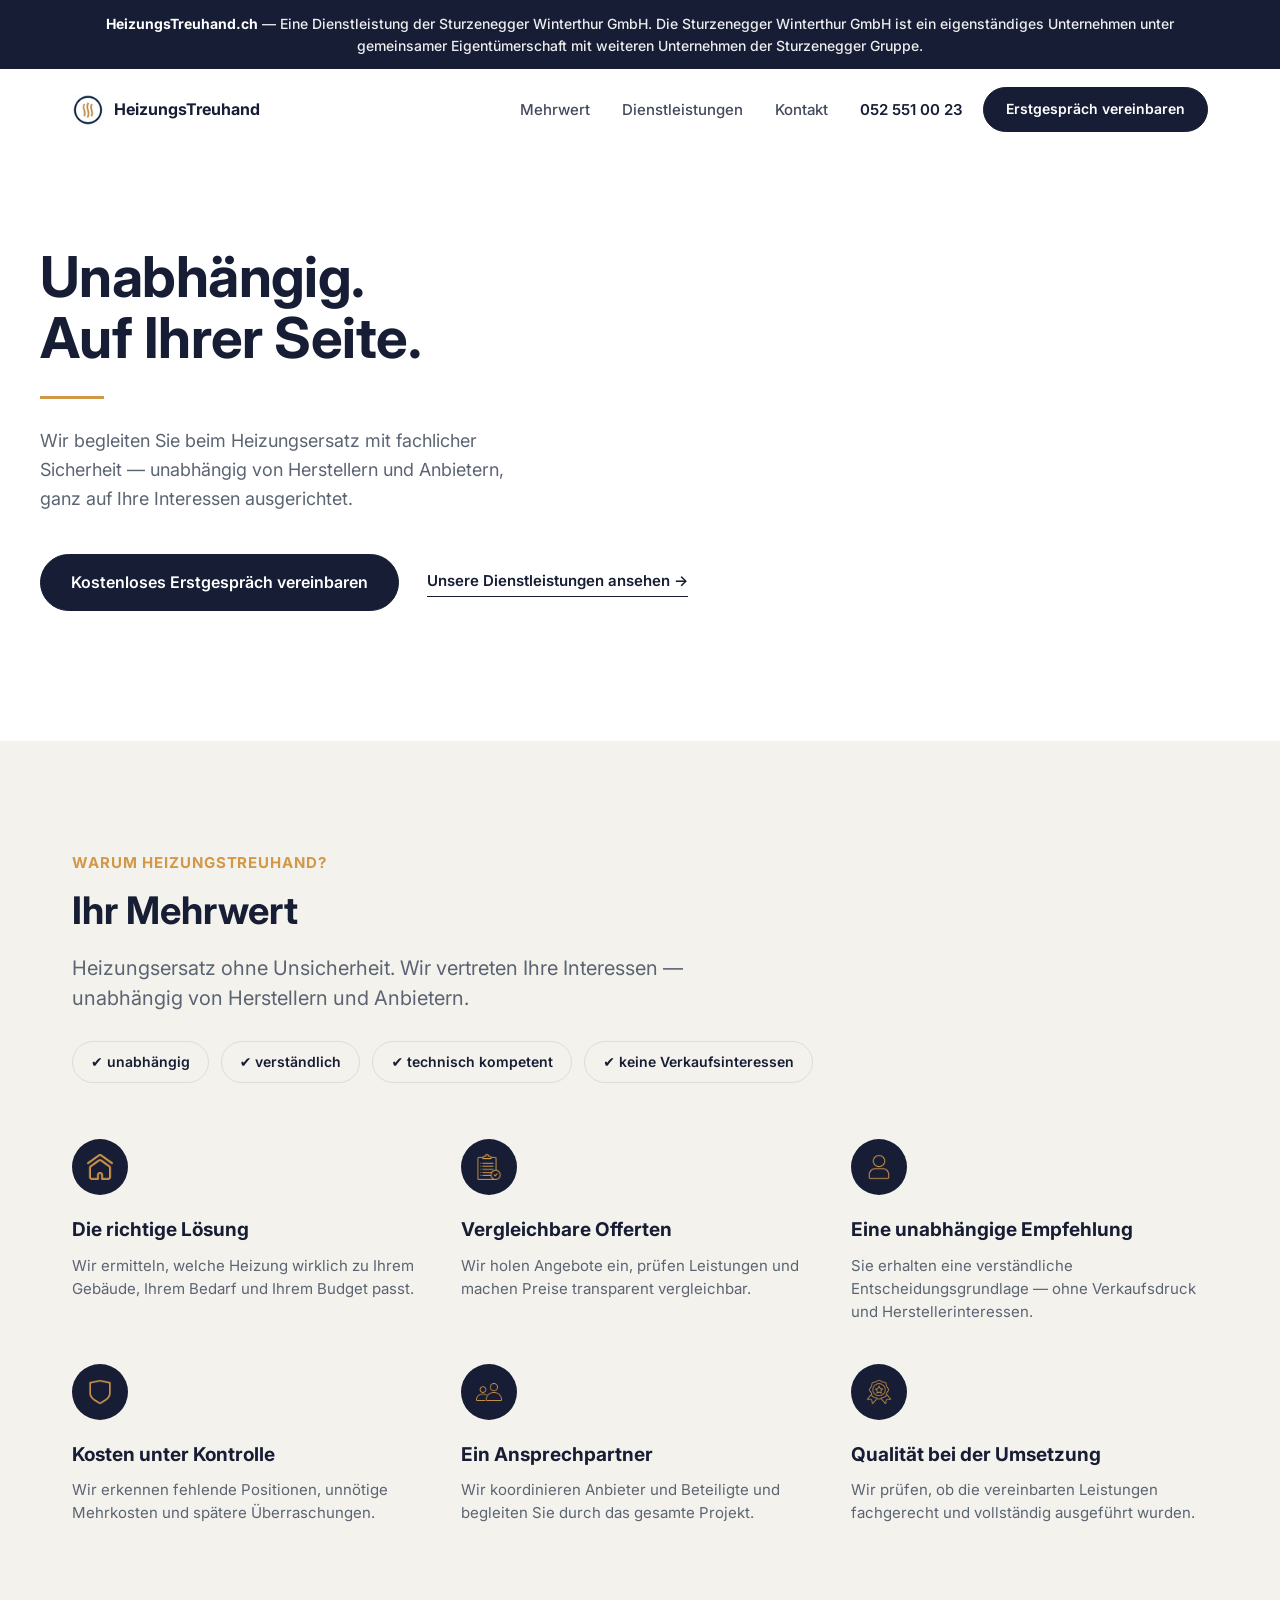
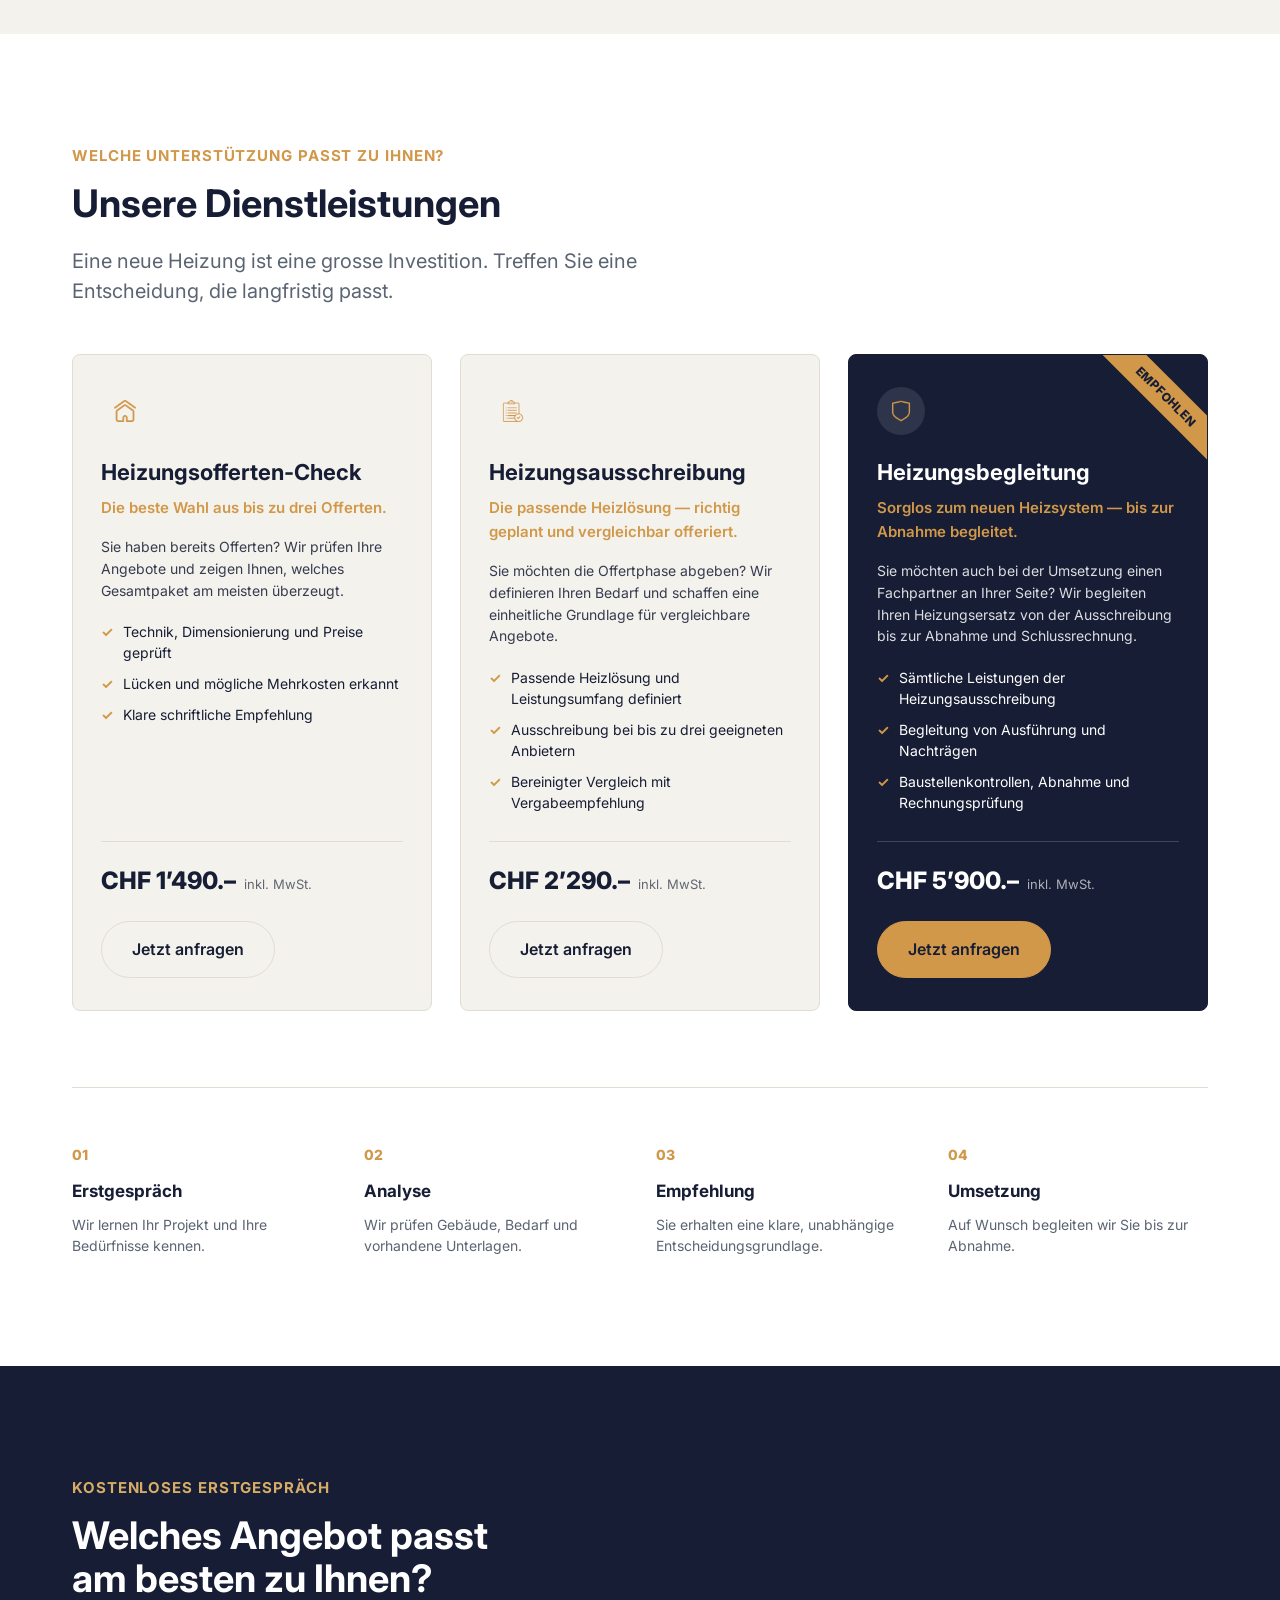
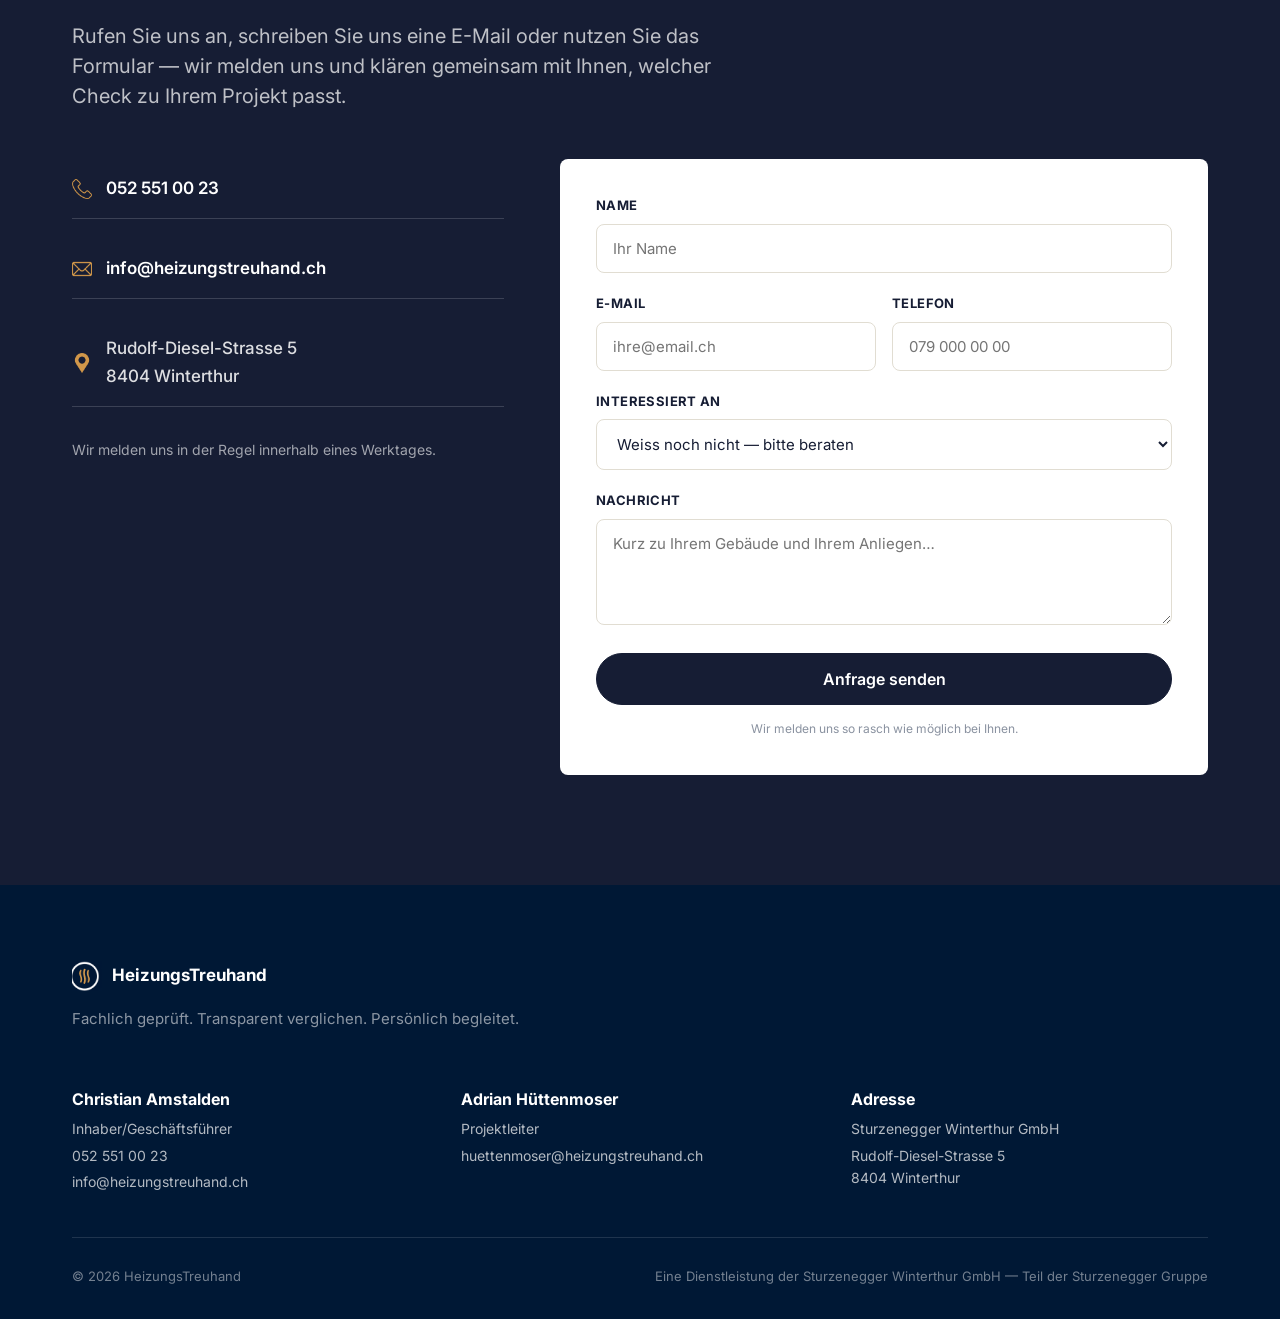
==== index.html @ c78c0c2c "info@ umstellung email" ====
<!DOCTYPE html>
<html lang="de-CH">
<head>
<meta charset="UTF-8">
<meta name="viewport" content="width=device-width, initial-scale=1.0">
<title>HeizungsTreuhand — Unabhängige Heizungsberatung in Winterthur &amp; Schweiz</title>
<meta name="description" content="HeizungsTreuhand begleitet Sie unabhängig beim Heizungsersatz: Offertenprüfung, Ausschreibung und Baubegleitung – unabhängig von Herstellern und Anbietern. Eine Dienstleistung der Sturzenegger Winterthur GmbH.">
<meta name="robots" content="index, follow">
<meta name="author" content="Sturzenegger Winterthur GmbH">
<meta name="theme-color" content="#161d34">
<link rel="canonical" href="https://www.heizungstreuhand.ch/">

<!-- Local / regional signals -->
<meta name="geo.region" content="CH-ZH">
<meta name="geo.placename" content="Winterthur">

<!-- Open Graph -->
<meta property="og:type" content="website">
<meta property="og:locale" content="de_CH">
<meta property="og:site_name" content="HeizungsTreuhand">
<meta property="og:title" content="HeizungsTreuhand — Unabhängige Heizungsberatung in Winterthur & Schweiz">
<meta property="og:description" content="Unabhängige Beratung beim Heizungsersatz: Offertenprüfung, Ausschreibung und Baubegleitung – unabhängig von Herstellern und Anbietern.">
<meta property="og:url" content="https://www.heizungstreuhand.ch/">
<meta property="og:image" content="https://www.heizungstreuhand.ch/assets/img/logo-on-light.png">
<meta property="og:image:width" content="1774">
<meta property="og:image:height" content="887">
<meta property="og:image:alt" content="HeizungsTreuhand Logo">

<!-- Twitter/X Card -->
<meta name="twitter:card" content="summary_large_image">
<meta name="twitter:title" content="HeizungsTreuhand — Unabhängige Heizungsberatung in Winterthur & Schweiz">
<meta name="twitter:description" content="Unabhängige Beratung beim Heizungsersatz: Offertenprüfung, Ausschreibung und Baubegleitung – unabhängig von Herstellern und Anbietern.">
<meta name="twitter:image" content="https://www.heizungstreuhand.ch/assets/img/logo-on-light.png">

<link rel="icon" type="image/png" href="assets/img/icon-on-light.png">
<link rel="apple-touch-icon" href="assets/img/icon-on-light.png">
<link rel="preconnect" href="https://fonts.googleapis.com">
<link rel="preconnect" href="https://fonts.gstatic.com" crossorigin>
<link href="https://fonts.googleapis.com/css2?family=Inter:wght@400;500;600;700;800&display=swap" rel="stylesheet">
<link rel="stylesheet" href="style.css">

<!-- Structured data: Organization, offered services & team — read by search engines
     (rich results) and by AI answer engines (ChatGPT, Perplexity, Google AI Overviews)
     as a machine-readable source of truth about who HeizungsTreuhand is and what it costs. -->
<script type="application/ld+json">
{
  "@context": "https://schema.org",
  "@type": "ProfessionalService",
  "@id": "https://www.heizungstreuhand.ch/#organization",
  "name": "HeizungsTreuhand",
  "alternateName": "HeizungsTreuhand.ch",
  "url": "https://www.heizungstreuhand.ch/",
  "logo": "https://www.heizungstreuhand.ch/assets/img/logo-on-light.png",
  "image": "https://www.heizungstreuhand.ch/assets/img/logo-on-light.png",
  "description": "Unabhängige Beratung beim Heizungsersatz in der Schweiz: Offertenprüfung, Ausschreibung und Baubegleitung – unabhängig von Herstellern und Anbietern.",
  "slogan": "Unabhängig. Auf Ihrer Seite.",
  "telephone": "+41 52 551 00 23",
  "email": "info@heizungstreuhand.ch",
  "priceRange": "CHF 1'490–5'900",
  "address": {
    "@type": "PostalAddress",
    "streetAddress": "Rudolf-Diesel-Strasse 5",
    "postalCode": "8404",
    "addressLocality": "Winterthur",
    "addressRegion": "ZH",
    "addressCountry": "CH"
  },
  "areaServed": {
    "@type": "Country",
    "name": "Schweiz"
  },
  "parentOrganization": {
    "@type": "Organization",
    "name": "Sturzenegger Winterthur GmbH",
    "address": {
      "@type": "PostalAddress",
      "streetAddress": "Rudolf-Diesel-Strasse 5",
      "postalCode": "8404",
      "addressLocality": "Winterthur",
      "addressCountry": "CH"
    }
  },
  "employee": [
    {
      "@type": "Person",
      "name": "Christian Amstalden",
      "jobTitle": "Inhaber/Geschäftsführer",
      "email": "info@heizungstreuhand.ch",
      "telephone": "+41 52 551 00 23"
    },
    {
      "@type": "Person",
      "name": "Adrian Hüttenmoser",
      "jobTitle": "Projektleiter",
      "email": "huettenmoser@heizungstreuhand.ch"
    }
  ],
  "makesOffer": [
    {
      "@type": "Offer",
      "name": "Heizungsofferten-Check",
      "description": "Prüfung von bis zu drei bestehenden Heizungsofferten: Technik, Dimensionierung und Preise geprüft, Lücken und mögliche Mehrkosten erkannt, klare schriftliche Empfehlung.",
      "price": "1490",
      "priceCurrency": "CHF",
      "url": "https://www.heizungstreuhand.ch/#dienstleistungen"
    },
    {
      "@type": "Offer",
      "name": "Heizungsausschreibung",
      "description": "Definition der passenden Heizlösung und Ausschreibung bei bis zu drei geeigneten Anbietern mit bereinigtem Vergleich und Vergabeempfehlung.",
      "price": "2290",
      "priceCurrency": "CHF",
      "url": "https://www.heizungstreuhand.ch/#dienstleistungen"
    },
    {
      "@type": "Offer",
      "name": "Heizungsbegleitung",
      "description": "Vollständige Begleitung des Heizungsersatzes von der Ausschreibung bis zur Abnahme und Schlussrechnung, inklusive Baustellenkontrollen und Rechnungsprüfung.",
      "price": "5900",
      "priceCurrency": "CHF",
      "url": "https://www.heizungstreuhand.ch/#dienstleistungen"
    }
  ]
}
</script>
</head>
<body>

<div class="top-bar">
  <div class="top-bar-inner">
    <p><strong>HeizungsTreuhand.ch</strong> — Eine Dienstleistung der Sturzenegger Winterthur GmbH. Die Sturzenegger Winterthur GmbH ist ein eigenständiges Unternehmen unter gemeinsamer Eigentümerschaft mit weiteren Unternehmen der Sturzenegger Gruppe.</p>
  </div>
</div>

<header class="nav" id="nav">
  <div class="nav-inner">
    <a href="#top" class="nav-logo">
      <img src="assets/img/icon-on-light.png" alt="HeizungsTreuhand Logo" class="nav-logo-img">
      <span>HeizungsTreuhand</span>
    </a>
    <nav class="nav-links" id="navLinks">
      <a href="#mehrwert">Mehrwert</a>
      <a href="#dienstleistungen">Dienstleistungen</a>
      <a href="#kontakt">Kontakt</a>
    </nav>
    <div class="nav-actions">
      <a href="tel:0525510023" class="nav-phone">052 551 00 23</a>
      <a href="#kontakt" class="btn btn-primary btn-sm nav-cta">Erstgespräch vereinbaren</a>
    </div>
    <button class="nav-burger" id="navBurger" aria-label="Menü öffnen" aria-expanded="false">
      <span></span><span></span><span></span>
    </button>
  </div>
</header>

<main id="top">

  <!-- HERO -->
  <section class="hero">
    <div class="hero-inner">
      <h1 class="hero-headline">Unabhängig.<br>Auf Ihrer Seite.</h1>
      <span class="hero-rule" aria-hidden="true"></span>
      <p class="hero-sub">Wir begleiten Sie beim Heizungsersatz mit fachlicher Sicherheit — unabhängig von Herstellern und Anbietern, ganz auf Ihre Interessen ausgerichtet.</p>
      <div class="hero-actions">
        <a href="#kontakt" class="btn btn-primary hero-cta">Kostenloses Erstgespräch vereinbaren</a>
        <a href="#dienstleistungen" class="link-arrow">Unsere Dienstleistungen ansehen →</a>
      </div>
    </div>
  </section>

  <!-- MEHRWERT / WARUM -->
  <section class="section section-alt" id="mehrwert">
    <div class="section-inner">
      <p class="caption">Warum HeizungsTreuhand?</p>
      <h2 class="heading">Ihr Mehrwert</h2>
      <p class="lead">Heizungsersatz ohne Unsicherheit. Wir vertreten Ihre Interessen — unabhängig von Herstellern und Anbietern.</p>

      <div class="badge-row">
        <span class="badge">✔ unabhängig</span>
        <span class="badge">✔ verständlich</span>
        <span class="badge">✔ technisch kompetent</span>
        <span class="badge">✔ keine Verkaufsinteressen</span>
      </div>

      <div class="feature-grid">
        <div class="feature">
          <div class="feature-icon"><img src="assets/icons/haus_gold.png" alt=""></div>
          <h3>Die richtige Lösung</h3>
          <p>Wir ermitteln, welche Heizung wirklich zu Ihrem Gebäude, Ihrem Bedarf und Ihrem Budget passt.</p>
        </div>
        <div class="feature">
          <div class="feature-icon"><img src="assets/icons/list_gold.png" alt=""></div>
          <h3>Vergleichbare Offerten</h3>
          <p>Wir holen Angebote ein, prüfen Leistungen und machen Preise transparent vergleichbar.</p>
        </div>
        <div class="feature">
          <div class="feature-icon"><img src="assets/icons/person_gold.png" alt=""></div>
          <h3>Eine unabhängige Empfehlung</h3>
          <p>Sie erhalten eine verständliche Entscheidungsgrundlage — ohne Verkaufsdruck und Herstellerinteressen.</p>
        </div>
        <div class="feature">
          <div class="feature-icon"><img src="assets/icons/shield_gold.png" alt=""></div>
          <h3>Kosten unter Kontrolle</h3>
          <p>Wir erkennen fehlende Positionen, unnötige Mehrkosten und spätere Überraschungen.</p>
        </div>
        <div class="feature">
          <div class="feature-icon"><img src="assets/icons/personen_gold.png" alt=""></div>
          <h3>Ein Ansprechpartner</h3>
          <p>Wir koordinieren Anbieter und Beteiligte und begleiten Sie durch das gesamte Projekt.</p>
        </div>
        <div class="feature">
          <div class="feature-icon"><img src="assets/icons/quality_gold.png" alt=""></div>
          <h3>Qualität bei der Umsetzung</h3>
          <p>Wir prüfen, ob die vereinbarten Leistungen fachgerecht und vollständig ausgeführt wurden.</p>
        </div>
      </div>
    </div>
  </section>

  <!-- DIENSTLEISTUNGEN -->
  <section class="section" id="dienstleistungen">
    <div class="section-inner">
      <p class="caption">Welche Unterstützung passt zu Ihnen?</p>
      <h2 class="heading">Unsere Dienstleistungen</h2>
      <p class="lead">Eine neue Heizung ist eine grosse Investition. Treffen Sie eine Entscheidung, die langfristig passt.</p>

      <div class="pricing-grid">

        <article class="price-card">
          <div class="price-card-icon"><img src="assets/icons/haus_gold.png" alt=""></div>
          <h3>Heizungsofferten-Check</h3>
          <p class="price-card-sub">Die beste Wahl aus bis zu drei Offerten.</p>
          <p class="price-card-note">Sie haben bereits Offerten? Wir prüfen Ihre Angebote und zeigen Ihnen, welches Gesamtpaket am meisten überzeugt.</p>
          <ul class="price-card-list">
            <li>Technik, Dimensionierung und Preise geprüft</li>
            <li>Lücken und mögliche Mehrkosten erkannt</li>
            <li>Klare schriftliche Empfehlung</li>
          </ul>
          <div class="price-card-price">
            <span class="price-amount">CHF 1&#8217;490.–</span>
            <span class="price-vat">inkl. MwSt.</span>
          </div>
          <a href="#kontakt" class="btn btn-outline" data-service="Heizungsofferten-Check">Jetzt anfragen</a>
        </article>

        <article class="price-card">
          <div class="price-card-icon"><img src="assets/icons/list_gold.png" alt=""></div>
          <h3>Heizungsausschreibung</h3>
          <p class="price-card-sub">Die passende Heizlösung — richtig geplant und vergleichbar offeriert.</p>
          <p class="price-card-note">Sie möchten die Offertphase abgeben? Wir definieren Ihren Bedarf und schaffen eine einheitliche Grundlage für vergleichbare Angebote.</p>
          <ul class="price-card-list">
            <li>Passende Heizlösung und Leistungsumfang definiert</li>
            <li>Ausschreibung bei bis zu drei geeigneten Anbietern</li>
            <li>Bereinigter Vergleich mit Vergabeempfehlung</li>
          </ul>
          <div class="price-card-price">
            <span class="price-amount">CHF 2&#8217;290.–</span>
            <span class="price-vat">inkl. MwSt.</span>
          </div>
          <a href="#kontakt" class="btn btn-outline" data-service="Heizungsausschreibung">Jetzt anfragen</a>
        </article>

        <article class="price-card price-card-featured">
          <span class="price-card-ribbon">Empfohlen</span>
          <div class="price-card-icon"><img src="assets/icons/shield_gold.png" alt=""></div>
          <h3>Heizungsbegleitung</h3>
          <p class="price-card-sub">Sorglos zum neuen Heizsystem — bis zur Abnahme begleitet.</p>
          <p class="price-card-note">Sie möchten auch bei der Umsetzung einen Fachpartner an Ihrer Seite? Wir begleiten Ihren Heizungsersatz von der Ausschreibung bis zur Abnahme und Schlussrechnung.</p>
          <ul class="price-card-list">
            <li>Sämtliche Leistungen der Heizungsausschreibung</li>
            <li>Begleitung von Ausführung und Nachträgen</li>
            <li>Baustellenkontrollen, Abnahme und Rechnungsprüfung</li>
          </ul>
          <div class="price-card-price">
            <span class="price-amount">CHF 5&#8217;900.–</span>
            <span class="price-vat">inkl. MwSt.</span>
          </div>
          <a href="#kontakt" class="btn btn-primary" data-service="Heizungsbegleitung">Jetzt anfragen</a>
        </article>

      </div>

      <div class="process-strip">
        <div class="process-step">
          <span class="process-num">01</span>
          <h4>Erstgespräch</h4>
          <p>Wir lernen Ihr Projekt und Ihre Bedürfnisse kennen.</p>
        </div>
        <div class="process-step">
          <span class="process-num">02</span>
          <h4>Analyse</h4>
          <p>Wir prüfen Gebäude, Bedarf und vorhandene Unterlagen.</p>
        </div>
        <div class="process-step">
          <span class="process-num">03</span>
          <h4>Empfehlung</h4>
          <p>Sie erhalten eine klare, unabhängige Entscheidungsgrundlage.</p>
        </div>
        <div class="process-step">
          <span class="process-num">04</span>
          <h4>Umsetzung</h4>
          <p>Auf Wunsch begleiten wir Sie bis zur Abnahme.</p>
        </div>
      </div>
    </div>
  </section>

  <!-- KONTAKT / CTA -->
  <section class="section section-dark" id="kontakt">
    <div class="section-inner">
      <p class="caption caption-light">Kostenloses Erstgespräch</p>
      <h2 class="heading heading-light">Welches Angebot passt<br>am besten zu Ihnen?</h2>
      <p class="lead lead-light">Rufen Sie uns an, schreiben Sie uns eine E-Mail oder nutzen Sie das Formular — wir melden uns und klären gemeinsam mit Ihnen, welcher Check zu Ihrem Projekt passt.</p>

      <div class="contact-grid">
        <div class="contact-direct">
          <a href="tel:0525510023" class="contact-line">
            <img src="assets/icons/telefon.png" alt="">
            <span>052 551 00 23</span>
          </a>
          <a href="mailto:info@heizungstreuhand.ch" class="contact-line">
            <img src="assets/icons/mail.png" alt="">
            <span>info@heizungstreuhand.ch</span>
          </a>
          <div class="contact-line contact-line-static">
            <img src="assets/icons/position-pin.png" alt="">
            <span>Rudolf-Diesel-Strasse 5<br>8404 Winterthur</span>
          </div>
          <p class="contact-hint">Wir melden uns in der Regel innerhalb eines Werktages.</p>
        </div>

        <form class="contact-form" id="contactForm" name="kontakt" method="POST" data-netlify="true" data-netlify-honeypot="bot-field">
          <input type="hidden" name="form-name" value="kontakt">
          <p class="form-honeypot" aria-hidden="true">
            <label>Bitte nicht ausfüllen: <input name="bot-field"></label>
          </p>
          <div class="form-row">
            <label for="f-name">Name</label>
            <input type="text" id="f-name" name="name" required placeholder="Ihr Name">
          </div>
          <div class="form-row form-row-split">
            <div>
              <label for="f-email">E-Mail</label>
              <input type="email" id="f-email" name="email" required placeholder="ihre@email.ch">
            </div>
            <div>
              <label for="f-phone">Telefon</label>
              <input type="tel" id="f-phone" name="phone" placeholder="079 000 00 00">
            </div>
          </div>
          <div class="form-row">
            <label for="f-service">Interessiert an</label>
            <select id="f-service" name="service">
              <option value="Weiss noch nicht">Weiss noch nicht — bitte beraten</option>
              <option value="Heizungsofferten-Check">Heizungsofferten-Check — CHF 1'490.–</option>
              <option value="Heizungsausschreibung">Heizungsausschreibung — CHF 2'290.–</option>
              <option value="Heizungsbegleitung">Heizungsbegleitung — CHF 5'900.–</option>
            </select>
          </div>
          <div class="form-row">
            <label for="f-message">Nachricht</label>
            <textarea id="f-message" name="message" rows="4" placeholder="Kurz zu Ihrem Gebäude und Ihrem Anliegen…"></textarea>
          </div>
          <button type="submit" class="btn btn-primary btn-block" id="formSubmitBtn">Anfrage senden</button>
          <p class="form-note" id="formNote">Wir melden uns so rasch wie möglich bei Ihnen.</p>
        </form>
        <div class="contact-form contact-form-success" id="formSuccess" hidden>
          <h3>Danke für Ihre Anfrage!</h3>
          <p>Wir haben Ihre Nachricht erhalten und melden uns so rasch wie möglich bei Ihnen — in der Regel innerhalb eines Werktages.</p>
        </div>
      </div>
    </div>
  </section>

</main>

<footer class="footer">
  <div class="footer-inner">
    <div class="footer-top">
      <div class="footer-logo-row">
        <img src="assets/img/icon-on-dark.png" alt="HeizungsTreuhand" class="footer-logo">
        <span>HeizungsTreuhand</span>
      </div>
      <p class="footer-tagline">Fachlich geprüft. Transparent verglichen. Persönlich begleitet.</p>
    </div>

    <div class="footer-grid">
      <div class="footer-col">
        <h5>Christian Amstalden</h5>
        <p class="footer-role">Inhaber/Geschäftsführer</p>
        <a href="tel:0525510023">052 551 00 23</a>
        <a href="mailto:info@heizungstreuhand.ch">info@heizungstreuhand.ch</a>
      </div>
      <div class="footer-col">
        <h5>Adrian Hüttenmoser</h5>
        <p class="footer-role">Projektleiter</p>
        <a href="mailto:huettenmoser@heizungstreuhand.ch">huettenmoser@heizungstreuhand.ch</a>
      </div>
      <div class="footer-col">
        <h5>Adresse</h5>
        <p class="footer-role">Sturzenegger Winterthur GmbH</p>
        <p>Rudolf-Diesel-Strasse 5<br>8404 Winterthur</p>
      </div>
    </div>

    <div class="footer-bottom">
      <span>© <span id="year"></span> HeizungsTreuhand</span>
      <span>Eine Dienstleistung der Sturzenegger Winterthur GmbH — Teil der Sturzenegger Gruppe</span>
    </div>
  </div>
</footer>

<script src="script.js"></script>
</body>
</html>
---- style.css ----
/* ==========================================================================
   HeizungsTreuhand — Tokens
   Style rhythm adapted from the "Custo" reference (oversized type, hairline
   borders, generous section gaps, pill CTAs) mapped onto the real brand
   palette (navy / gold) from the logo, flyer and business card.
   ========================================================================== */

:root{
  /* Brand colors */
  --color-navy:        #161d34;
  --color-navy-deep:   #001835;
  --color-navy-soft:   #2c3c5c;
  --color-gold:        #d19849;
  --color-gold-light:  #d7ac66;

  --color-canvas:      #f4f2ec;
  --color-canvas-alt:  #eeece4;
  --color-paper:       #ffffff;

  --color-ink:         #161d34;
  --color-muted:       #5b6472;
  --color-muted-light: #8a92a0;
  --color-border:      #e1ddd2;
  --color-border-dark: rgba(255,255,255,0.16);

  /* Type */
  --font-sans: 'Inter', ui-sans-serif, system-ui, -apple-system, "Segoe UI", Roboto, sans-serif;

  --text-caption: 15px;
  --text-body: 17px;
  --text-lead: 20px;
  --text-heading-sm: 26px;
  --text-heading: 38px;
  --text-display: clamp(38px, 6vw, 60px);

  /* Layout */
  --page-max-width: 1200px;
  --section-gap: 110px;
  --radius-card: 8px;
  --radius-pill: 31px;
}

*, *::before, *::after{ box-sizing: border-box; }

html{ scroll-behavior: smooth; }

body{
  margin: 0;
  font-family: var(--font-sans);
  font-size: var(--text-body);
  line-height: 1.6;
  color: var(--color-ink);
  background: var(--color-paper);
  -webkit-font-smoothing: antialiased;
  font-feature-settings: "kern" 1, "liga" 1;
}

img{ max-width: 100%; display: block; }

a{ color: inherit; text-decoration: none; }

ul{ margin: 0; padding: 0; list-style: none; }

.section-inner{
  max-width: var(--page-max-width);
  margin: 0 auto;
  padding: 0 32px;
}

/* ==========================================================================
   Navigation
   ========================================================================== */

.top-bar{
  background: var(--color-navy);
}

.top-bar-inner{
  max-width: var(--page-max-width);
  margin: 0 auto;
  padding: 13px 32px;
}

.top-bar p{
  margin: 0;
  font-size: 14px;
  font-weight: 500;
  line-height: 1.55;
  color: rgba(255,255,255,0.92);
  text-align: center;
}

.top-bar strong{
  color: #fff;
  font-weight: 700;
}

.nav{
  position: sticky;
  top: 0; left: 0; right: 0;
  z-index: 100;
  background: var(--color-paper);
  border-bottom: 1px solid transparent;
  transition: background .25s ease, border-color .25s ease;
}

.nav.is-scrolled{
  background: rgba(255,255,255,0.92);
  backdrop-filter: blur(8px);
  border-bottom: 1px solid var(--color-border);
}

.nav-inner{
  max-width: var(--page-max-width);
  margin: 0 auto;
  padding: 18px 32px;
  display: flex;
  align-items: center;
  gap: 32px;
}

.nav-logo{
  display: flex;
  align-items: center;
  gap: 10px;
  font-weight: 700;
  font-size: 16px;
  color: var(--color-navy);
  margin-right: auto;
}

.nav-logo-img{ height: 32px; width: auto; }

.nav-links{
  display: flex;
  gap: 32px;
}

.nav-links a{
  font-size: 15px;
  font-weight: 500;
  color: var(--color-navy);
  opacity: .8;
}

.nav-links a:hover{ opacity: 1; }

.nav-actions{
  display: flex;
  align-items: center;
  gap: 20px;
}

.nav-phone{
  font-size: 15px;
  font-weight: 600;
  color: var(--color-navy);
  white-space: nowrap;
}

.nav-burger{
  display: none;
  flex-direction: column;
  justify-content: center;
  gap: 5px;
  width: 32px; height: 32px;
  background: none;
  border: none;
  cursor: pointer;
  margin-left: auto;
}

.nav-burger span{
  display: block;
  height: 2px;
  background: var(--color-navy);
  border-radius: 2px;
}

/* ==========================================================================
   Buttons & links
   ========================================================================== */

.btn{
  display: inline-flex;
  align-items: center;
  justify-content: center;
  gap: 8px;
  font-family: var(--font-sans);
  font-size: 16px;
  font-weight: 600;
  padding: 15px 30px;
  border-radius: var(--radius-pill);
  border: 1px solid transparent;
  cursor: pointer;
  transition: background .2s ease, color .2s ease, border-color .2s ease, transform .15s ease;
  white-space: nowrap;
}

.btn:active{ transform: scale(0.98); }

.btn-primary{
  background: var(--color-navy);
  color: #fff;
  border-color: var(--color-navy);
}
.btn-primary:hover{ background: var(--color-gold); border-color: var(--color-gold); color: var(--color-navy); }

/* Nav / hero primary CTAs stay on-brand navy on hover — gold is reserved as a rare accent */
.btn-primary.nav-cta:hover,
.btn-primary.hero-cta:hover{
  background: var(--color-navy);
  border-color: var(--color-navy);
  color: #fff;
  filter: brightness(1.18);
}

.btn-ghost{
  background: transparent;
  color: var(--color-navy);
  border: 1px solid var(--color-navy);
}
.btn-ghost:hover{ background: var(--color-navy); color: #fff; }

.btn-outline{
  background: transparent;
  color: var(--color-navy);
  border: 1px solid var(--color-border);
}
.btn-outline:hover{ border-color: var(--color-navy); background: var(--color-navy); color: #fff; }

.btn-sm{ padding: 10px 22px; font-size: 14px; }

.btn-block{ width: 100%; }

.link-arrow{
  font-size: 15px;
  font-weight: 600;
  border-bottom: 1px solid var(--color-navy);
  padding-bottom: 3px;
}

/* ==========================================================================
   Hero
   ========================================================================== */

.hero{
  background: var(--color-paper);
  padding: 96px 32px 130px;
}

.hero-inner{
  max-width: var(--page-max-width);
  margin: 0 auto;
  text-align: left;
}

.hero-headline{
  font-size: clamp(40px, 4.4vw, 64px);
  line-height: 1.08;
  font-weight: 700;
  color: var(--color-navy);
  margin: 0;
  letter-spacing: -0.01em;
}

.hero-rule{
  display: block;
  width: 64px;
  height: 3px;
  background: var(--color-gold);
  margin: 28px 0;
}

.hero-sub{
  font-size: 18px;
  line-height: 1.6;
  color: var(--color-muted);
  max-width: 480px;
  margin: 0 0 40px;
}

.hero-actions{
  display: flex;
  align-items: center;
  flex-wrap: wrap;
  gap: 28px;
}

/* ==========================================================================
   Generic section rhythm
   ========================================================================== */

.section{
  padding: var(--section-gap) 0;
  background: var(--color-paper);
}

.section-alt{ background: var(--color-canvas); }

.section-dark{
  background: var(--color-navy);
  color: #fff;
}

.caption{
  font-size: var(--text-caption);
  font-weight: 700;
  letter-spacing: 0.06em;
  text-transform: uppercase;
  color: var(--color-gold);
  margin: 0 0 14px;
}

.caption-light{ color: var(--color-gold-light); }

.heading{
  font-size: var(--text-heading);
  line-height: 1.15;
  font-weight: 700;
  color: var(--color-navy);
  margin: 0 0 20px;
  max-width: 720px;
}

.heading-light{ color: #fff; }

.lead{
  font-size: var(--text-lead);
  line-height: 1.5;
  color: var(--color-muted);
  max-width: 640px;
  margin: 0 0 48px;
}

.lead-light{ color: rgba(255,255,255,0.72); }

/* Mehrwert badges */

.badge-row{
  display: flex;
  flex-wrap: wrap;
  gap: 12px;
  margin: -20px 0 56px;
}

.badge{
  font-size: 14px;
  font-weight: 600;
  color: var(--color-navy);
  background: var(--color-canvas);
  border: 1px solid var(--color-border);
  padding: 9px 18px;
  border-radius: var(--radius-pill);
}

/* Feature grid */

.feature-grid{
  display: grid;
  grid-template-columns: repeat(3, 1fr);
  gap: 40px 32px;
}

.feature-icon{
  width: 56px; height: 56px;
  border-radius: 50%;
  background: var(--color-navy);
  display: flex;
  align-items: center;
  justify-content: center;
  margin-bottom: 20px;
}

.feature-icon img{ width: 26px; height: 26px; object-fit: contain; }

.feature h3{
  font-size: 19px;
  font-weight: 700;
  color: var(--color-navy);
  margin: 0 0 8px;
}

.feature p{
  font-size: 15px;
  color: var(--color-muted);
  margin: 0;
  line-height: 1.55;
}

/* ==========================================================================
   Pricing / Dienstleistungen
   ========================================================================== */

.pricing-grid{
  display: grid;
  grid-template-columns: repeat(3, 1fr);
  gap: 28px;
  margin-bottom: 76px;
}

.price-card{
  position: relative;
  background: var(--color-canvas);
  border: 1px solid var(--color-border);
  border-radius: var(--radius-card);
  padding: 32px 28px;
  display: flex;
  flex-direction: column;
}

.price-card-featured{
  background: var(--color-navy);
  border-color: var(--color-navy);
  color: #fff;
  overflow: hidden;
}

.price-card-ribbon{
  position: absolute;
  top: 26px;
  right: -54px;
  width: 190px;
  background: var(--color-gold);
  color: var(--color-navy);
  font-size: 12px;
  font-weight: 800;
  letter-spacing: 0.04em;
  text-transform: uppercase;
  text-align: center;
  padding: 6px 0;
  transform: rotate(45deg);
}

.price-card-icon{
  width: 48px; height: 48px;
  border-radius: 50%;
  background: var(--color-canvas);
  display: flex;
  align-items: center;
  justify-content: center;
  margin-bottom: 20px;
}

.price-card-featured .price-card-icon{ background: rgba(255,255,255,0.1); }

.price-card-icon img{ width: 22px; height: 22px; }

.price-card h3{
  font-size: 22px;
  font-weight: 700;
  margin: 0 0 6px;
}

.price-card-sub{
  font-size: 15px;
  font-weight: 600;
  color: var(--color-gold);
  margin: 0 0 16px;
}

.price-card-note{
  font-size: 14px;
  line-height: 1.55;
  margin: 0 0 20px;
  opacity: 0.85;
}

.price-card-list{
  margin: 0 0 28px;
  display: flex;
  flex-direction: column;
  gap: 10px;
  flex: 1;
}

.price-card-list li{
  font-size: 14px;
  line-height: 1.5;
  padding-left: 22px;
  position: relative;
}

.price-card-list li::before{
  content: "✓";
  position: absolute;
  left: 0;
  color: var(--color-gold);
  font-weight: 700;
}

.price-card-price{
  display: flex;
  align-items: baseline;
  gap: 8px;
  margin-bottom: 20px;
  padding-top: 20px;
  border-top: 1px solid var(--color-border);
}

.price-card-featured .price-card-price{ border-top-color: rgba(255,255,255,0.18); }

.price-amount{ font-size: 24px; font-weight: 800; }
.price-vat{ font-size: 13px; opacity: 0.65; }

.price-card .btn{ align-self: flex-start; }

.price-card-featured .btn-primary{
  background: var(--color-gold);
  border-color: var(--color-gold);
  color: var(--color-navy);
}
.price-card-featured .btn-primary:hover{ background: #fff; border-color: #fff; }

/* Process strip */

.process-strip{
  display: grid;
  grid-template-columns: repeat(4, 1fr);
  gap: 32px;
  border-top: 1px solid var(--color-border);
  padding-top: 56px;
}

.process-num{
  display: block;
  font-size: 14px;
  font-weight: 800;
  color: var(--color-gold);
  margin-bottom: 12px;
}

.process-step h4{
  font-size: 17px;
  font-weight: 700;
  color: var(--color-navy);
  margin: 0 0 8px;
}

.process-step p{
  font-size: 14px;
  color: var(--color-muted);
  margin: 0;
  line-height: 1.5;
}

/* ==========================================================================
   Contact / CTA
   ========================================================================== */

.contact-grid{
  display: grid;
  grid-template-columns: 0.8fr 1.2fr;
  gap: 56px;
  align-items: start;
}

.contact-direct{
  display: flex;
  flex-direction: column;
  gap: 20px;
}

.contact-line{
  display: flex;
  align-items: center;
  gap: 14px;
  font-size: 17px;
  font-weight: 600;
  color: #fff;
  padding: 16px 0;
  border-bottom: 1px solid var(--color-border-dark);
}

.contact-line img{
  width: 20px; height: 20px;
}

.contact-line-static{ font-weight: 500; color: rgba(255,255,255,0.85); }

.contact-hint{
  font-size: 14px;
  color: rgba(255,255,255,0.6);
  margin: 12px 0 0;
}

.contact-form{
  background: #fff;
  border-radius: var(--radius-card);
  padding: 36px;
}

.form-honeypot{
  position: absolute;
  left: -9999px;
  width: 1px;
  height: 1px;
  overflow: hidden;
}

.contact-form-success{
  text-align: center;
}

.contact-form-success h3{
  font-size: 22px;
  font-weight: 700;
  color: var(--color-navy);
  margin: 0 0 12px;
}

.contact-form-success p{
  font-size: 15px;
  line-height: 1.6;
  color: var(--color-muted);
  margin: 0;
}

.form-row{ margin-bottom: 20px; }

.form-row-split{
  display: grid;
  grid-template-columns: 1fr 1fr;
  gap: 16px;
}

.form-row label{
  display: block;
  font-size: 13px;
  font-weight: 700;
  color: var(--color-navy);
  margin-bottom: 8px;
  text-transform: uppercase;
  letter-spacing: 0.03em;
}

.form-row input,
.form-row select,
.form-row textarea{
  width: 100%;
  font-family: var(--font-sans);
  font-size: 15px;
  color: var(--color-ink);
  border: 1px solid var(--color-border);
  border-radius: var(--radius-card);
  padding: 14px 16px;
  background: var(--color-paper);
  transition: border-color .15s ease;
}

.form-row input:focus,
.form-row select:focus,
.form-row textarea:focus{
  outline: none;
  border-color: var(--color-navy);
}

.form-row textarea{ resize: vertical; }

.form-note{
  font-size: 12px;
  color: var(--color-muted-light);
  text-align: center;
  margin: 14px 0 0;
}

/* ==========================================================================
   Footer
   ========================================================================== */

.footer{
  background: var(--color-navy-deep);
  color: rgba(255,255,255,0.85);
  padding: 76px 0 32px;
}

.footer-inner{
  max-width: var(--page-max-width);
  margin: 0 auto;
  padding: 0 32px;
}

.footer-top{ margin-bottom: 56px; }

.footer-logo-row{
  display: flex;
  align-items: center;
  gap: 10px;
  margin-bottom: 16px;
}

.footer-logo-row span{
  font-size: 17px;
  font-weight: 700;
  color: #fff;
}

.footer-logo{ height: 30px; width: auto; }

.footer-tagline{
  font-size: 15px;
  color: rgba(255,255,255,0.55);
  margin: 0;
}

.footer-grid{
  display: grid;
  grid-template-columns: repeat(3, 1fr);
  gap: 32px;
  padding-bottom: 40px;
  border-bottom: 1px solid rgba(255,255,255,0.12);
}

.footer-col h5{
  font-size: 16px;
  font-weight: 700;
  color: #fff;
  margin: 0 0 6px;
}

.footer-role{
  font-size: 14px;
  color: var(--color-gold-light);
  margin: 0 0 12px;
}

.footer-col a,
.footer-col p{
  display: block;
  font-size: 14px;
  color: rgba(255,255,255,0.7);
  margin: 0 0 4px;
  line-height: 1.6;
}

.footer-col a:hover{ color: #fff; }

.footer-bottom{
  display: flex;
  justify-content: space-between;
  flex-wrap: wrap;
  gap: 8px;
  padding-top: 28px;
  font-size: 13px;
  color: rgba(255,255,255,0.45);
}

/* ==========================================================================
   Responsive
   ========================================================================== */

@media (max-width: 900px){
  .nav-links, .nav-actions{ display: none; }
  .nav-burger{ display: flex; }

  .feature-grid{ grid-template-columns: repeat(2, 1fr); }
  .pricing-grid{ grid-template-columns: 1fr; }
  .process-strip{ grid-template-columns: repeat(2, 1fr); }
  .contact-grid{ grid-template-columns: 1fr; }
  .price-card-ribbon{ right: -54px; }
}

@media (max-width: 720px){
  .hero{ padding: 72px 24px 80px; }
}

@media (max-width: 600px){
  :root{ --section-gap: 76px; }
  .section-inner{ padding: 0 20px; }
  .top-bar-inner{ padding: 10px 20px; }
  .top-bar p{ font-size: 12.5px; text-align: left; }
  .nav-inner{ padding: 16px 20px; }
  .hero{ padding: 56px 20px 64px; }
  .hero-headline{ font-size: clamp(32px, 9vw, 40px); }
  .hero-rule{ margin: 22px 0; }
  .hero-actions{ gap: 18px; }
  .feature-grid{ grid-template-columns: 1fr; }
  .process-strip{ grid-template-columns: 1fr; }
  .form-row-split{ grid-template-columns: 1fr; }
  .badge-row{ margin-top: 0; }
  .contact-form{ padding: 24px; }
  .footer-grid{ grid-template-columns: 1fr; }
  .footer-bottom{ flex-direction: column; }
}

/* Mobile nav open state */
.nav-links.is-open{
  display: flex;
  flex-direction: column;
  position: absolute;
  top: 100%;
  left: 0; right: 0;
  background: #fff;
  padding: 20px 32px;
  border-bottom: 1px solid var(--color-border);
  gap: 16px;
}

.nav-actions.is-open{
  display: flex;
  flex-direction: column;
  align-items: stretch;
  position: absolute;
  top: 100%;
  left: 0; right: 0;
  margin-top: 168px;
  background: #fff;
  padding: 0 32px 20px;
  gap: 12px;
}
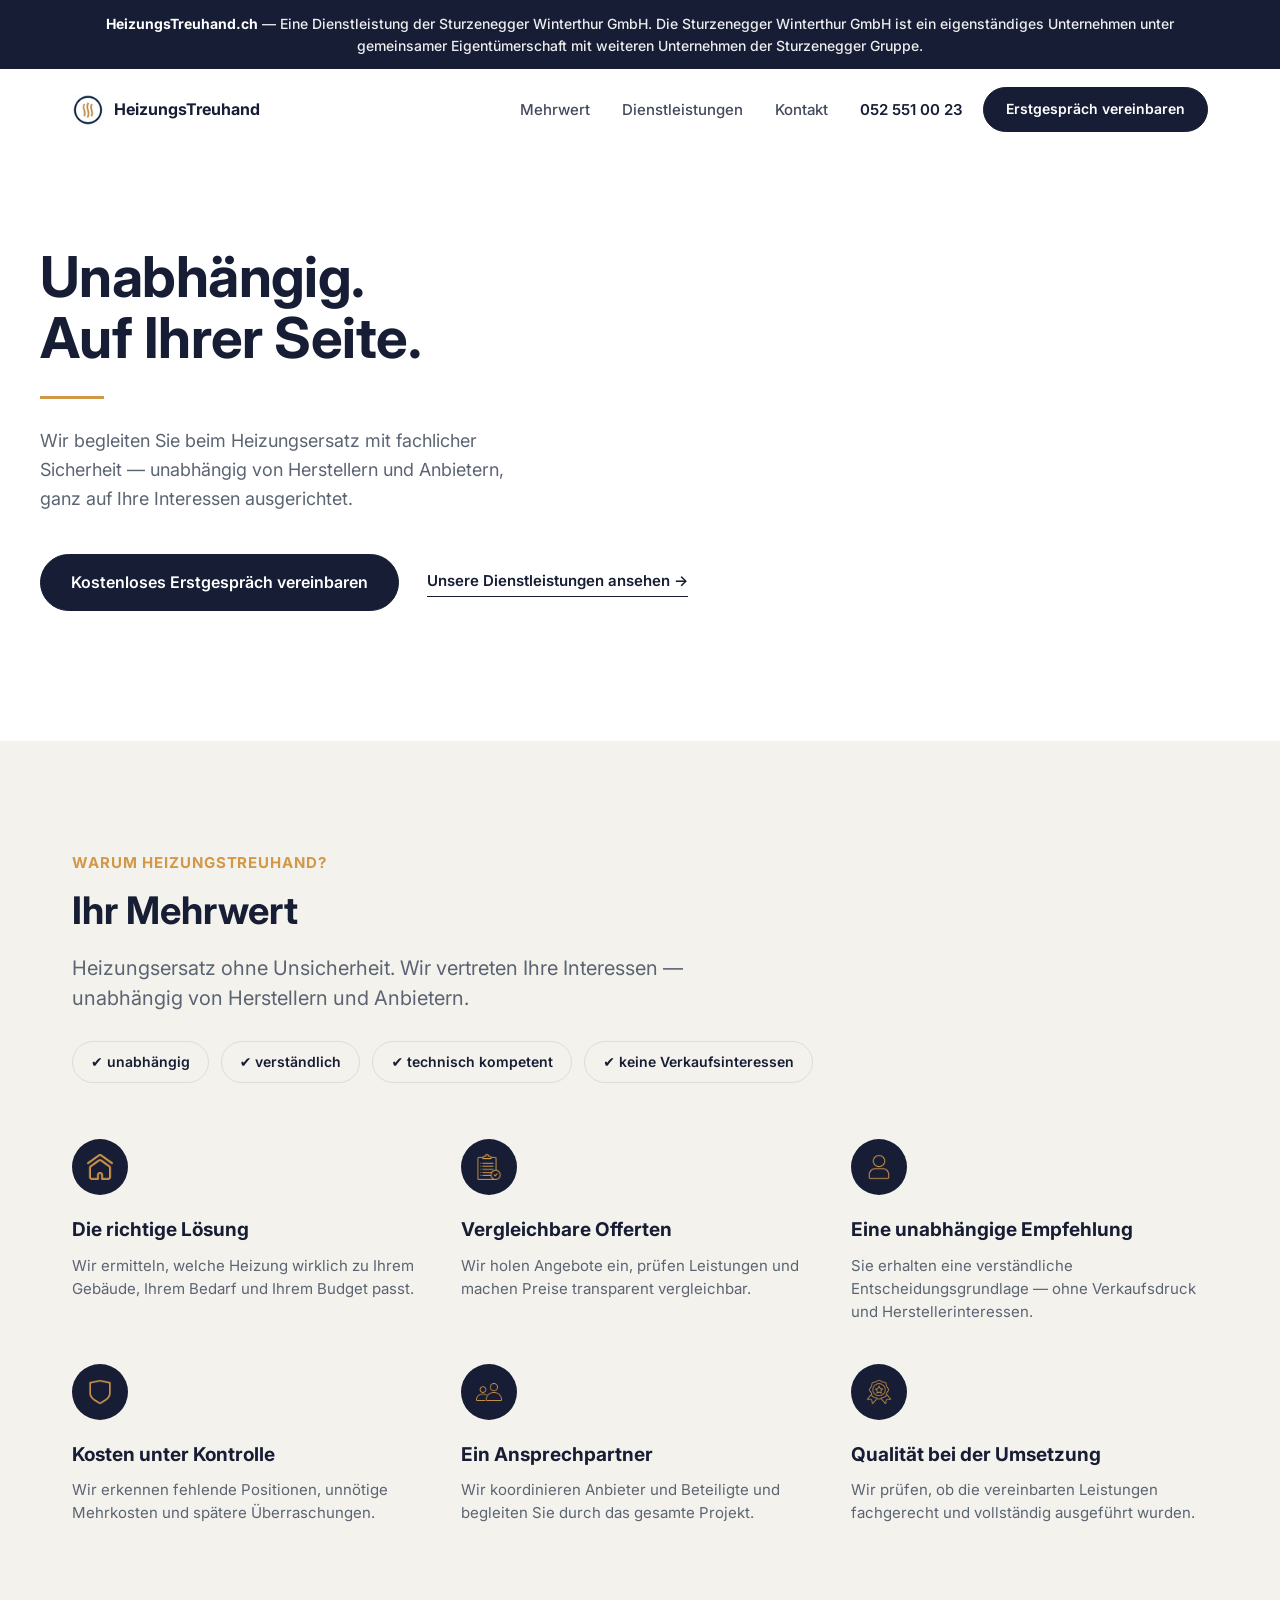
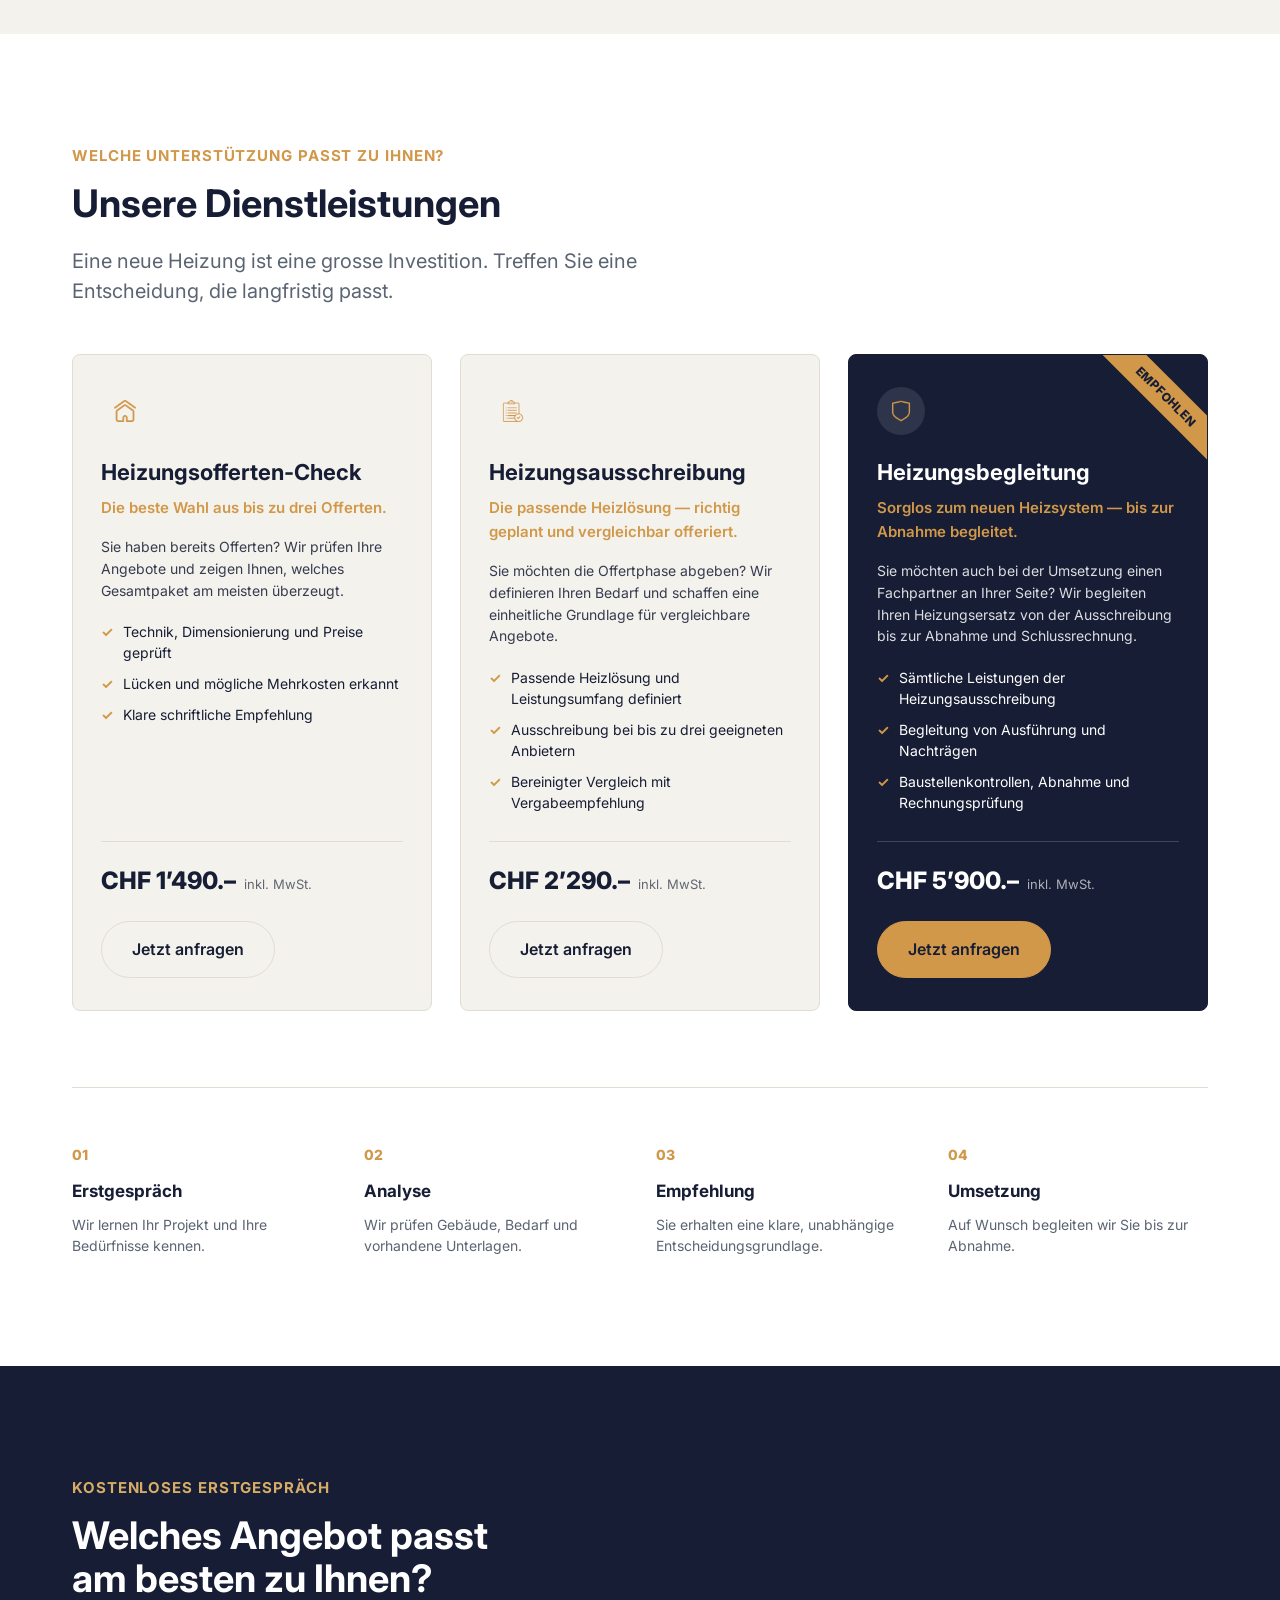
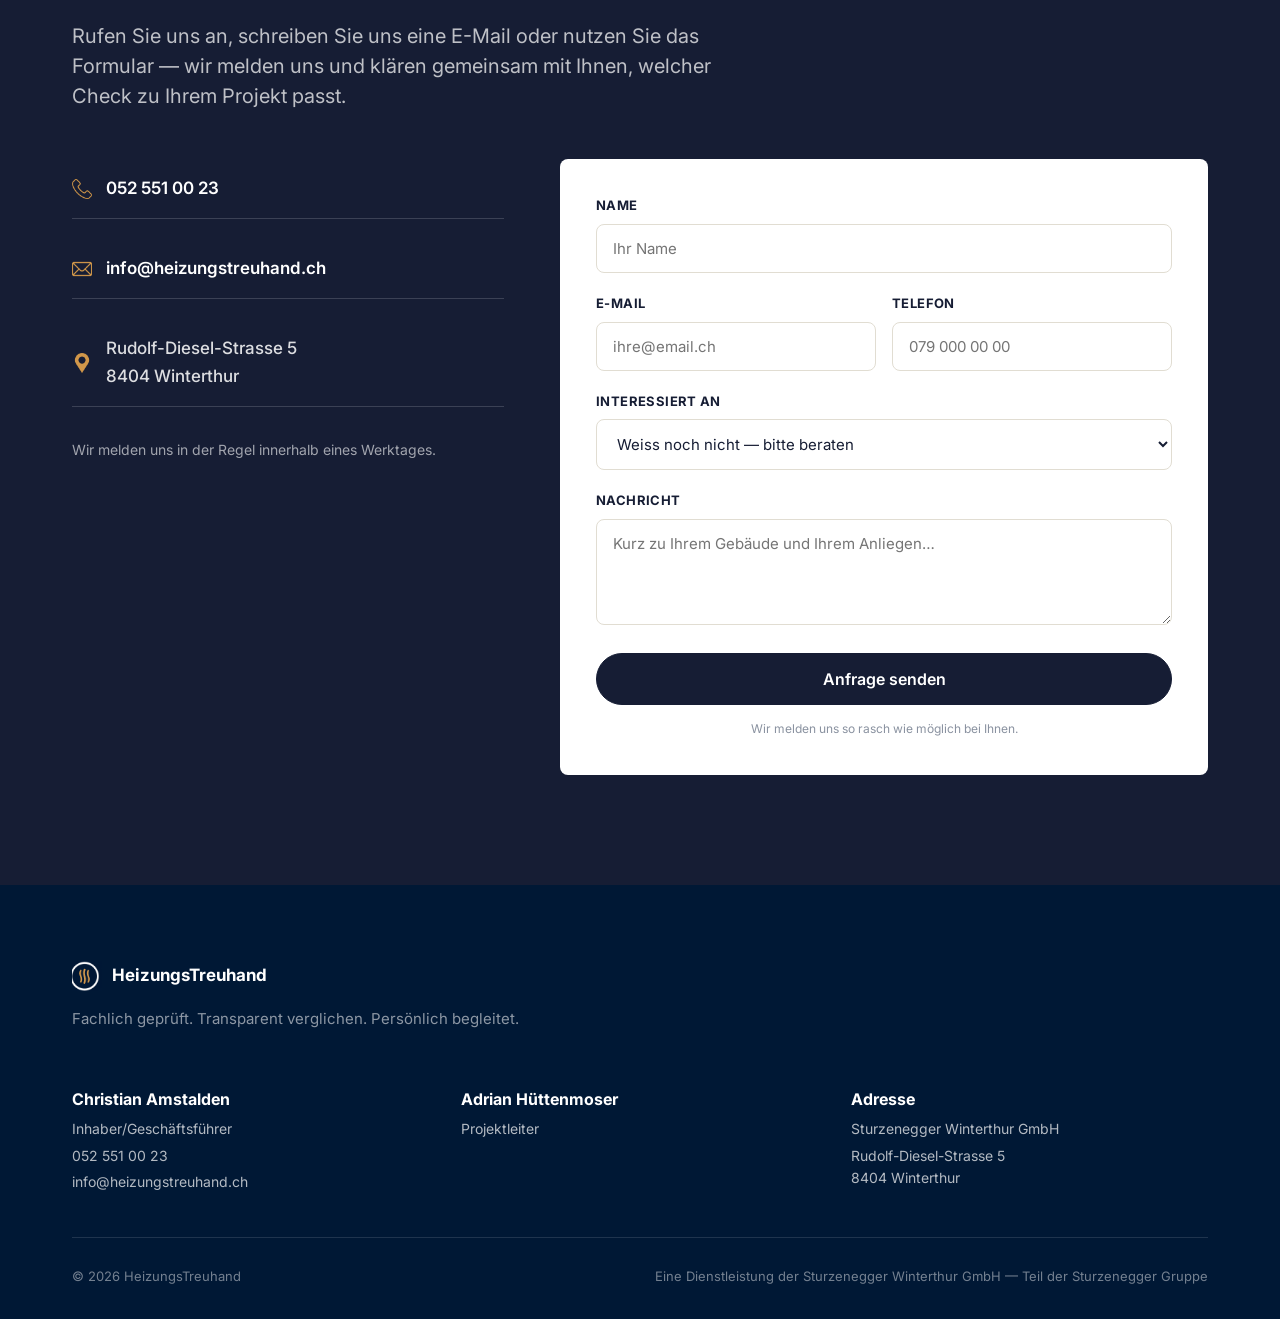
==== commit e2e03693: "Update index.html" ====
--- a/index.html
+++ b/index.html
@@ -91,8 +91,7 @@
     {
       "@type": "Person",
       "name": "Adrian Hüttenmoser",
-      "jobTitle": "Projektleiter",
-      "email": "huettenmoser@heizungstreuhand.ch"
+      "jobTitle": "Projektleiter"
     }
   ],
   "makesOffer": [
@@ -394,7 +393,6 @@
       <div class="footer-col">
         <h5>Adrian Hüttenmoser</h5>
         <p class="footer-role">Projektleiter</p>
-        <a href="mailto:huettenmoser@heizungstreuhand.ch">huettenmoser@heizungstreuhand.ch</a>
       </div>
       <div class="footer-col">
         <h5>Adresse</h5>
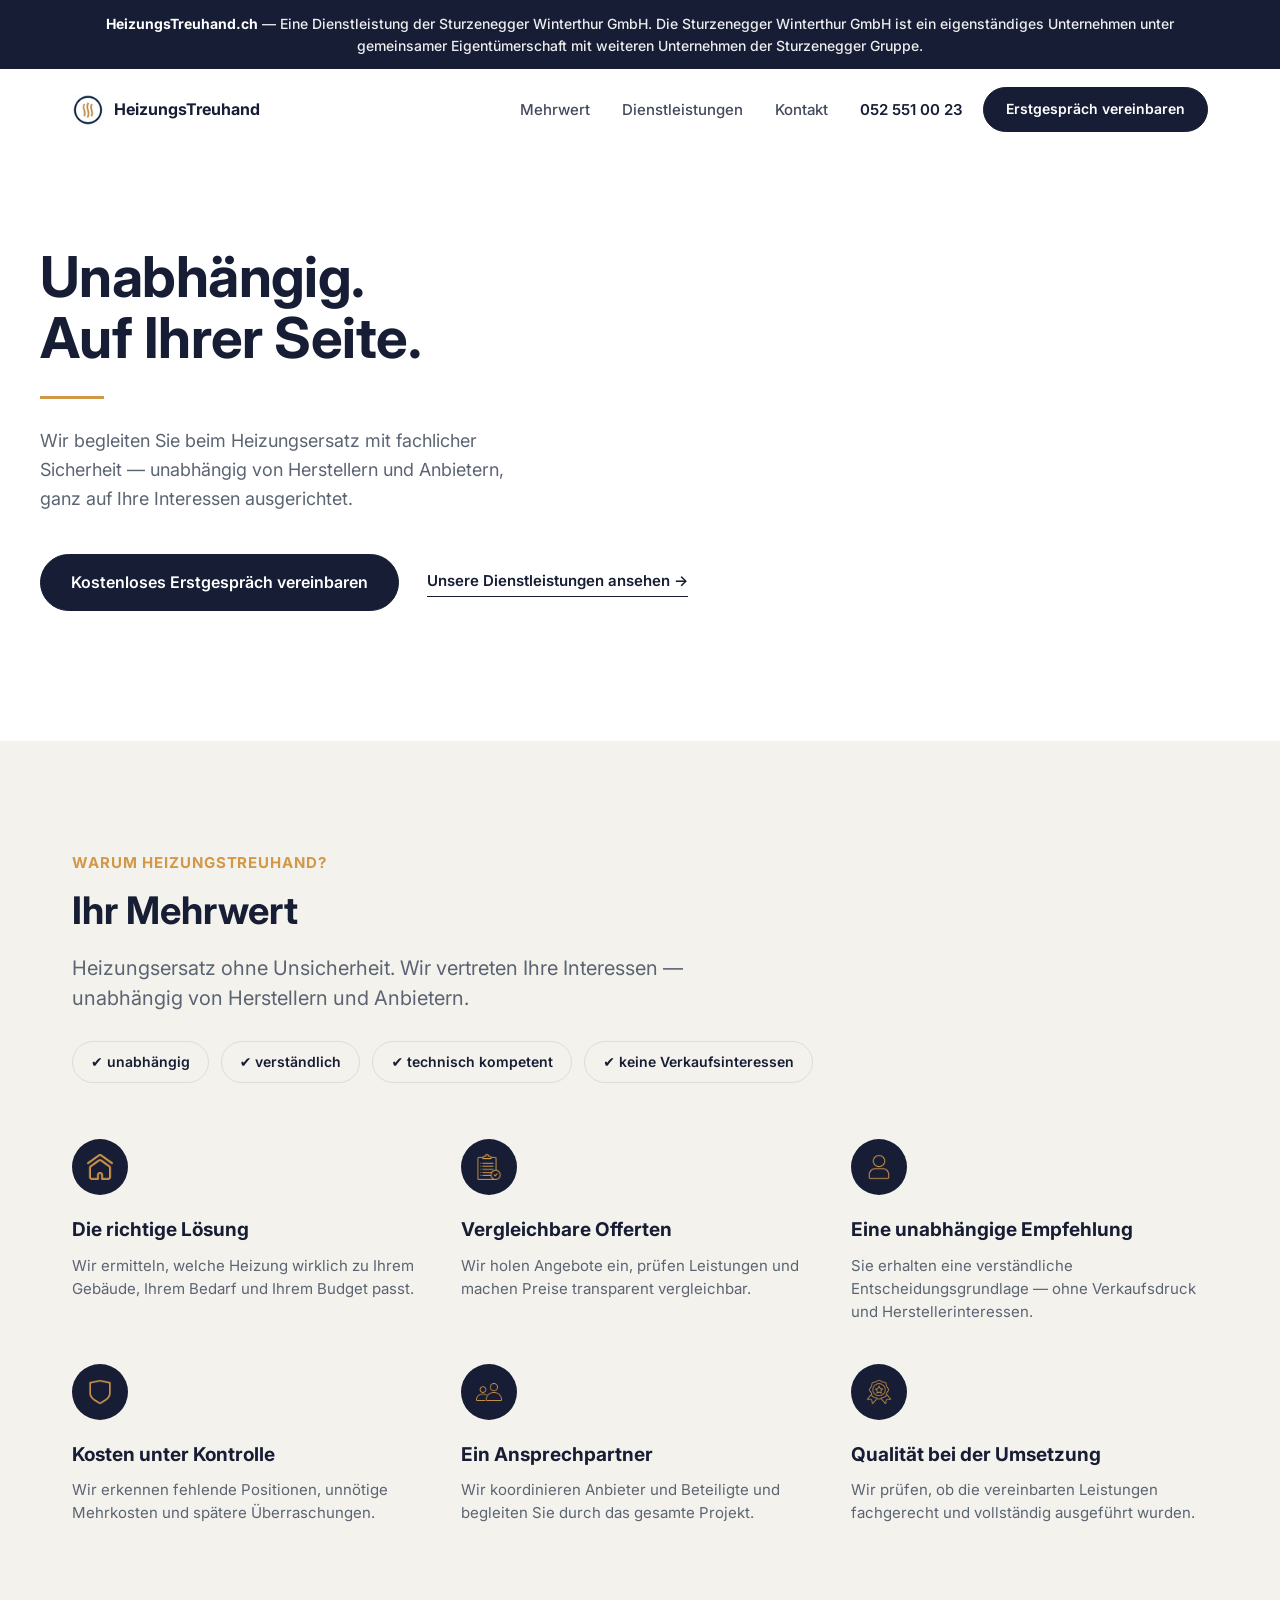
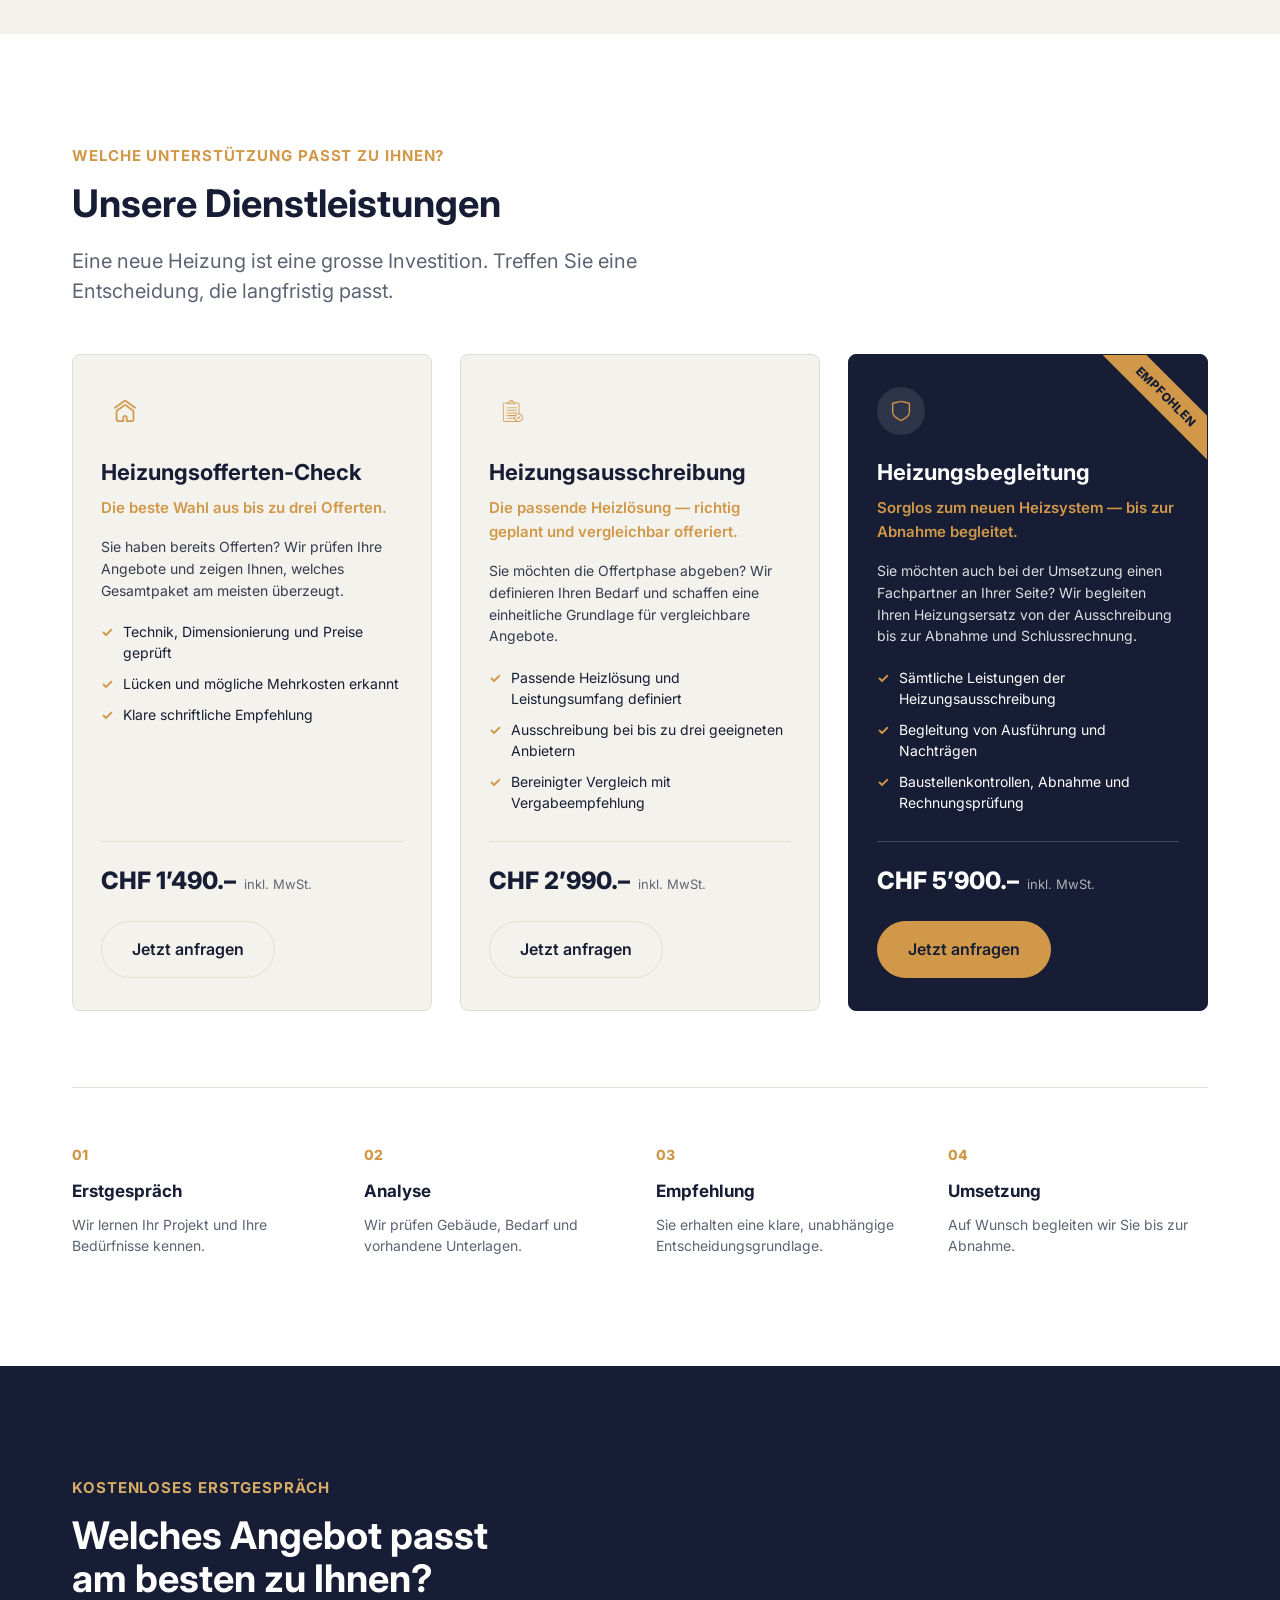
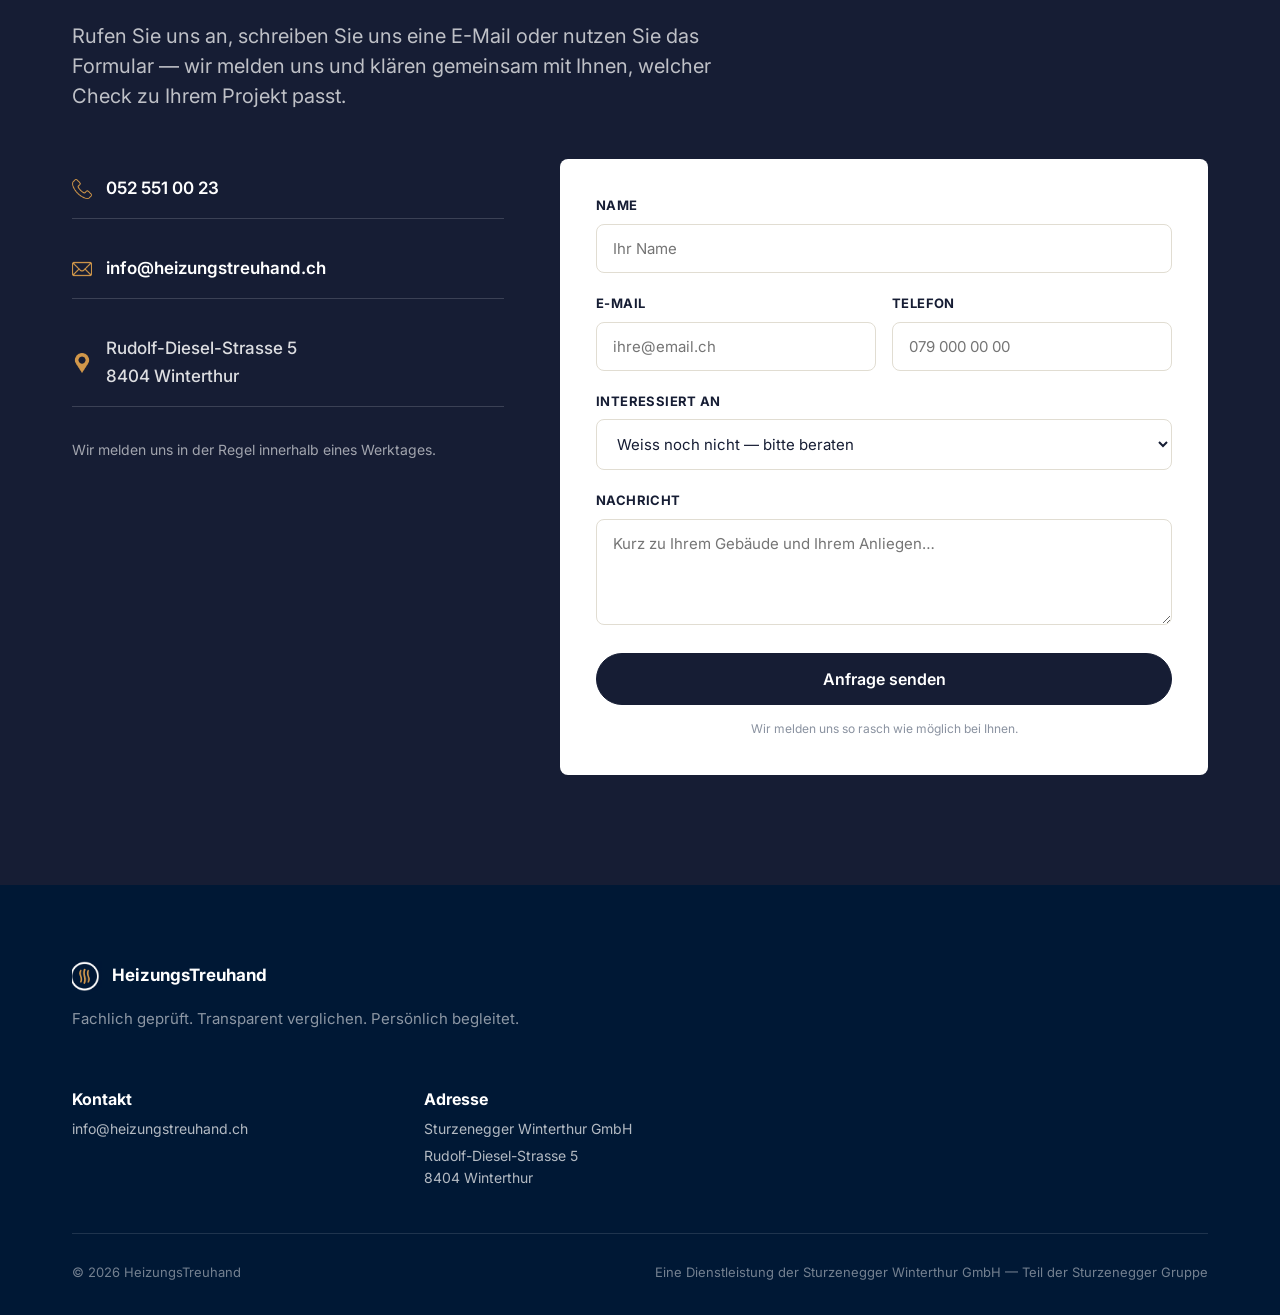
==== commit 67045a72: "nur info@ und preis" ====
--- a/index.html
+++ b/index.html
@@ -80,20 +80,6 @@
       "addressCountry": "CH"
     }
   },
-  "employee": [
-    {
-      "@type": "Person",
-      "name": "Christian Amstalden",
-      "jobTitle": "Inhaber/Geschäftsführer",
-      "email": "info@heizungstreuhand.ch",
-      "telephone": "+41 52 551 00 23"
-    },
-    {
-      "@type": "Person",
-      "name": "Adrian Hüttenmoser",
-      "jobTitle": "Projektleiter"
-    }
-  ],
   "makesOffer": [
     {
       "@type": "Offer",
@@ -107,7 +93,7 @@
       "@type": "Offer",
       "name": "Heizungsausschreibung",
       "description": "Definition der passenden Heizlösung und Ausschreibung bei bis zu drei geeigneten Anbietern mit bereinigtem Vergleich und Vergabeempfehlung.",
-      "price": "2290",
+      "price": "2990",
       "priceCurrency": "CHF",
       "url": "https://www.heizungstreuhand.ch/#dienstleistungen"
     },
@@ -253,7 +239,7 @@
             <li>Bereinigter Vergleich mit Vergabeempfehlung</li>
           </ul>
           <div class="price-card-price">
-            <span class="price-amount">CHF 2&#8217;290.–</span>
+            <span class="price-amount">CHF 2&#8217;990.–</span>
             <span class="price-vat">inkl. MwSt.</span>
           </div>
           <a href="#kontakt" class="btn btn-outline" data-service="Heizungsausschreibung">Jetzt anfragen</a>
@@ -352,7 +338,7 @@
             <select id="f-service" name="service">
               <option value="Weiss noch nicht">Weiss noch nicht — bitte beraten</option>
               <option value="Heizungsofferten-Check">Heizungsofferten-Check — CHF 1'490.–</option>
-              <option value="Heizungsausschreibung">Heizungsausschreibung — CHF 2'290.–</option>
+              <option value="Heizungsausschreibung">Heizungsausschreibung — CHF 2'990.–</option>
               <option value="Heizungsbegleitung">Heizungsbegleitung — CHF 5'900.–</option>
             </select>
           </div>
@@ -385,14 +371,8 @@
 
     <div class="footer-grid">
       <div class="footer-col">
-        <h5>Christian Amstalden</h5>
-        <p class="footer-role">Inhaber/Geschäftsführer</p>
-        <a href="tel:0525510023">052 551 00 23</a>
+        <h5>Kontakt</h5>
         <a href="mailto:info@heizungstreuhand.ch">info@heizungstreuhand.ch</a>
-      </div>
-      <div class="footer-col">
-        <h5>Adrian Hüttenmoser</h5>
-        <p class="footer-role">Projektleiter</p>
       </div>
       <div class="footer-col">
         <h5>Adresse</h5>
--- a/style.css
+++ b/style.css
@@ -705,7 +705,7 @@
 
 .footer-grid{
   display: grid;
-  grid-template-columns: repeat(3, 1fr);
+  grid-template-columns: repeat(2, minmax(0, 320px));
   gap: 32px;
   padding-bottom: 40px;
   border-bottom: 1px solid rgba(255,255,255,0.12);
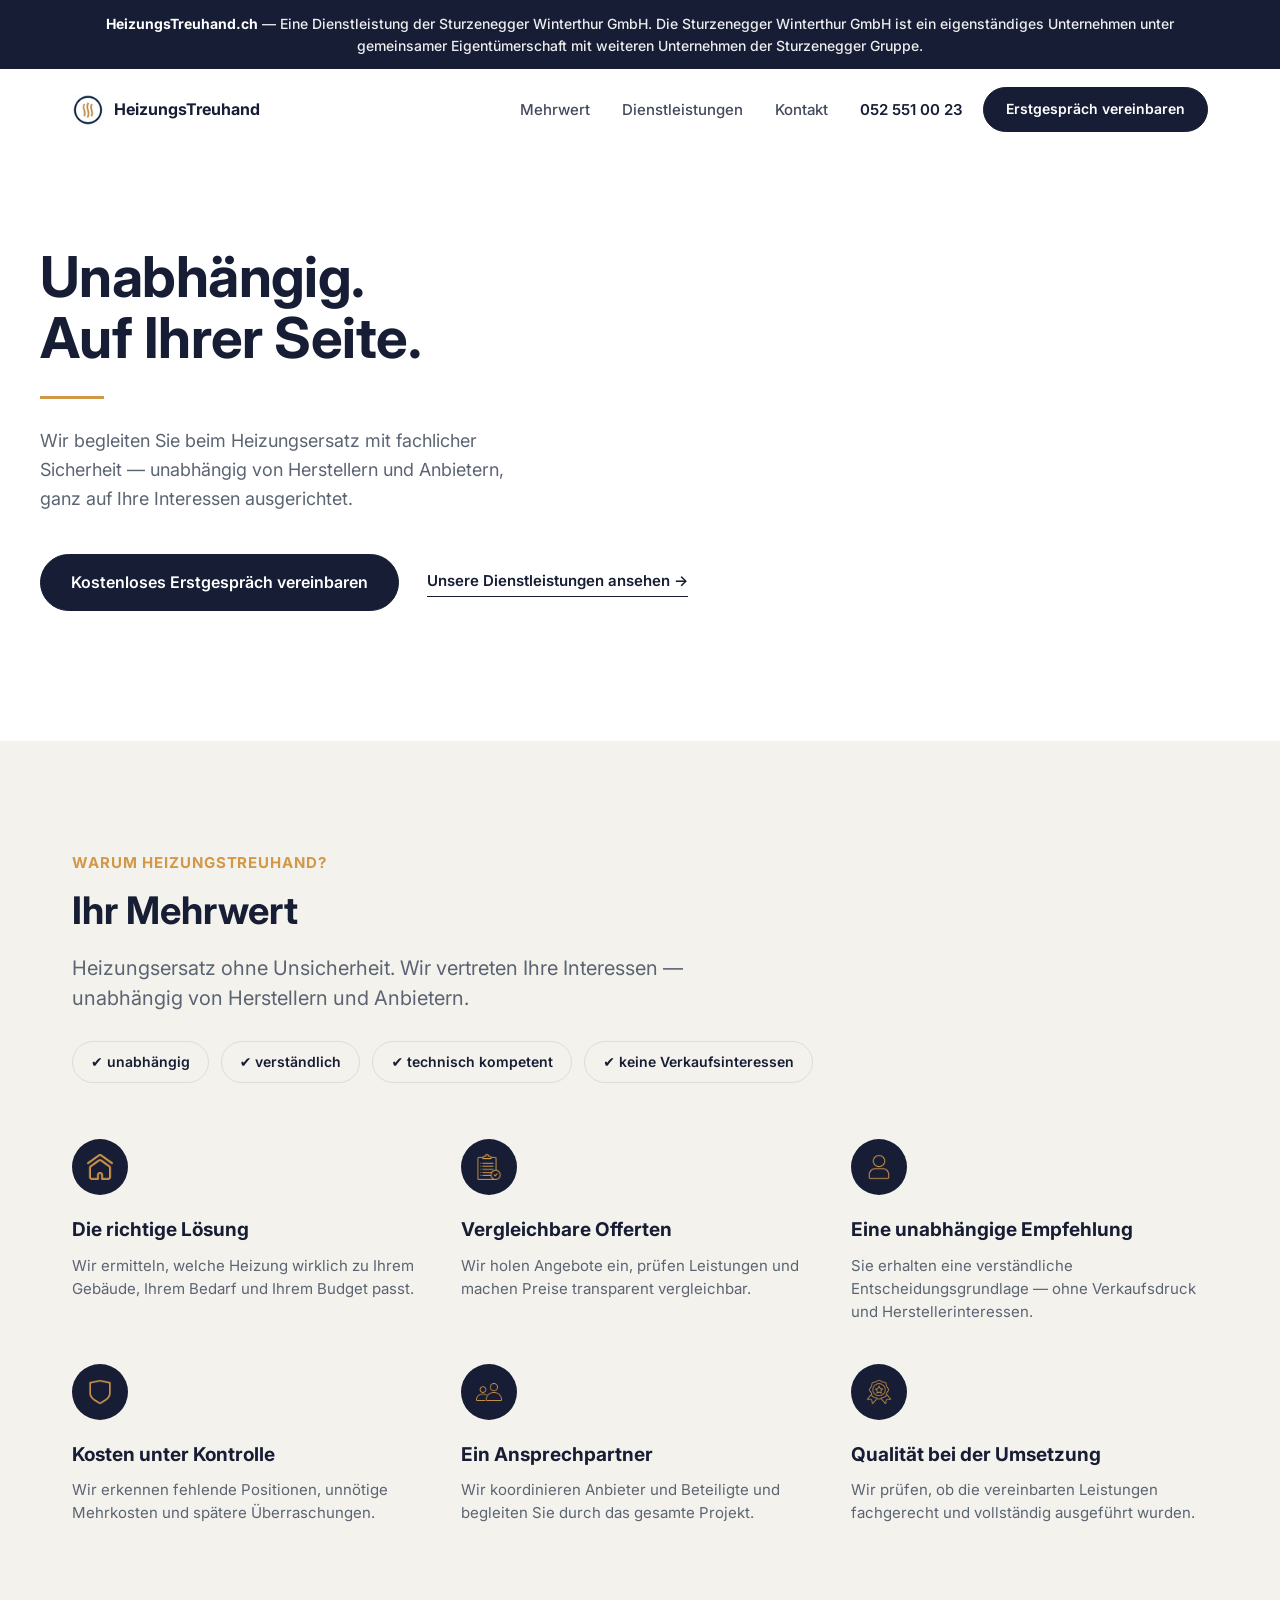
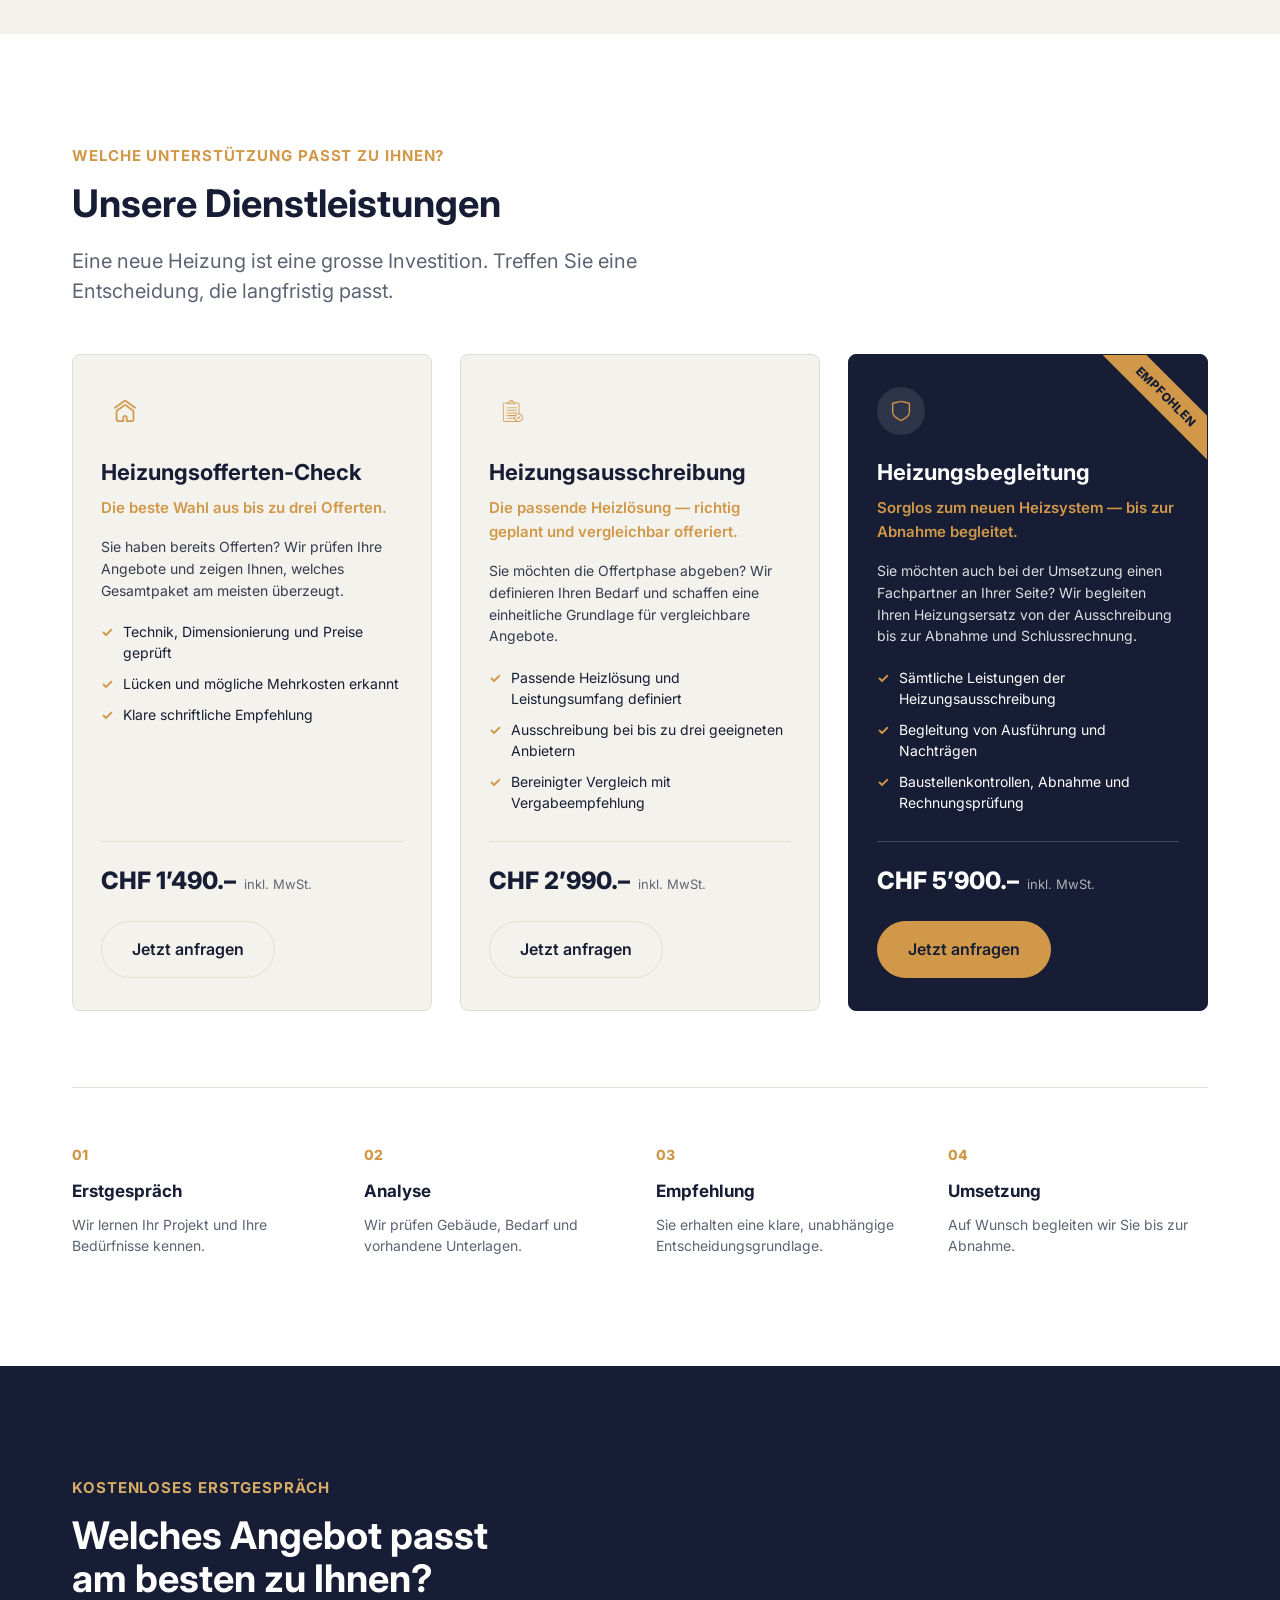
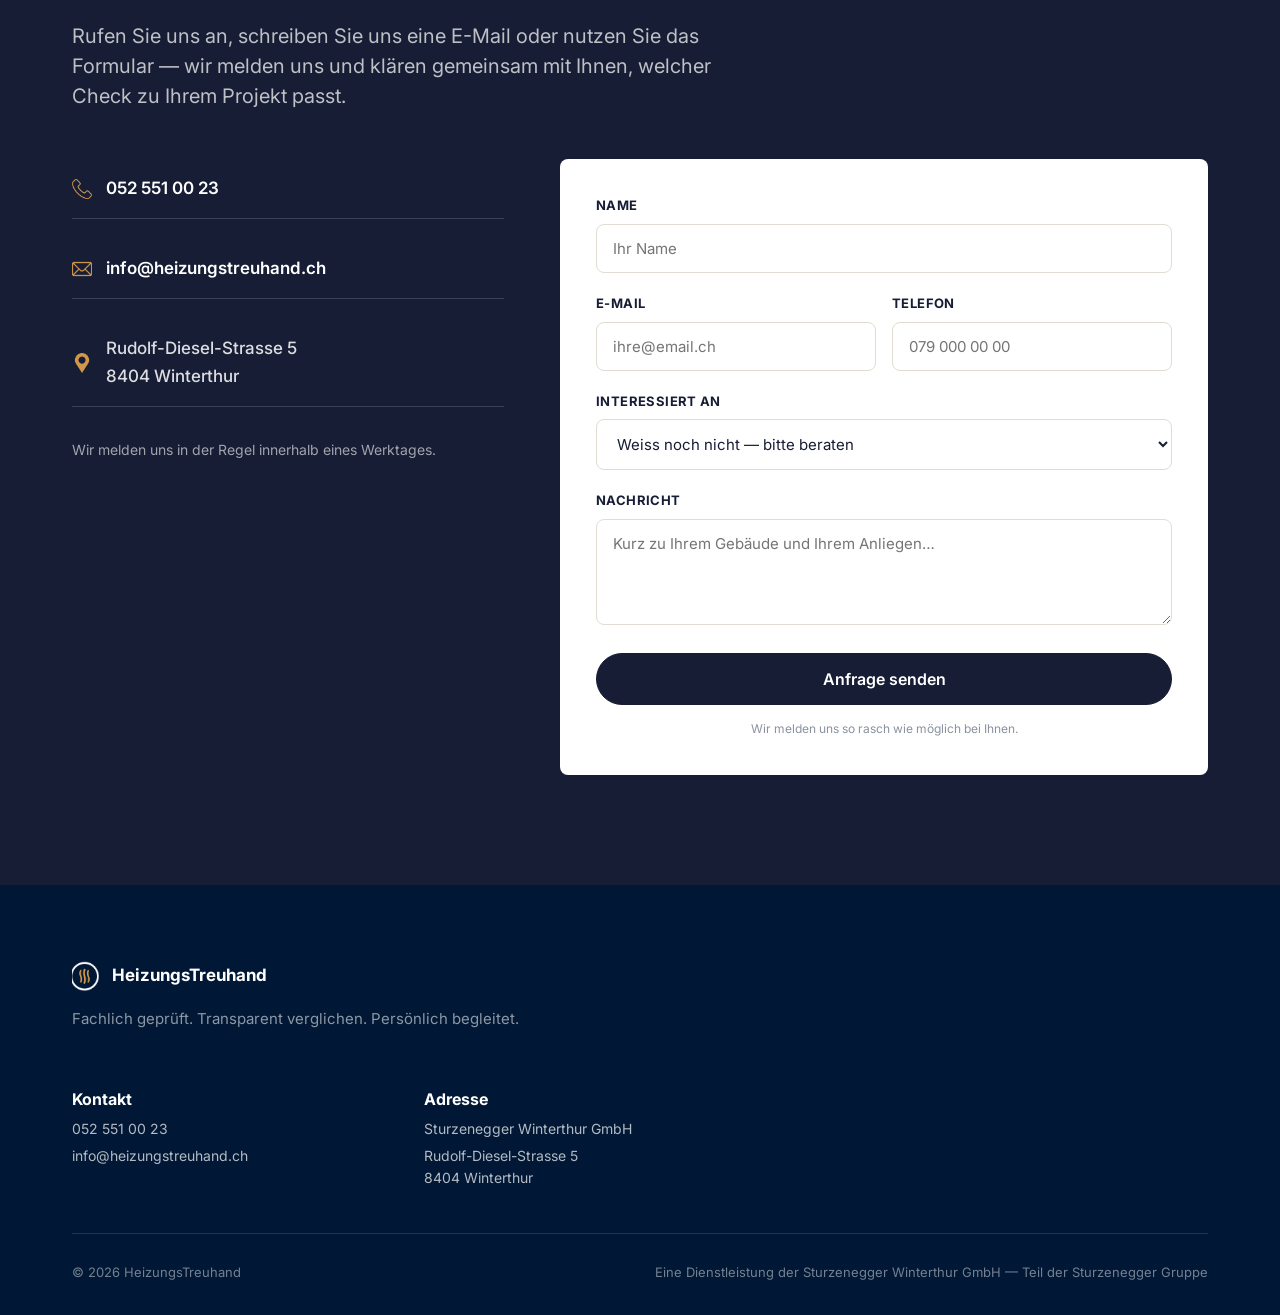
==== commit 06c4c394: "Update index.html" ====
--- a/index.html
+++ b/index.html
@@ -372,6 +372,7 @@
     <div class="footer-grid">
       <div class="footer-col">
         <h5>Kontakt</h5>
+        <a href="tel:0525510023">052 551 00 23</a>
         <a href="mailto:info@heizungstreuhand.ch">info@heizungstreuhand.ch</a>
       </div>
       <div class="footer-col">
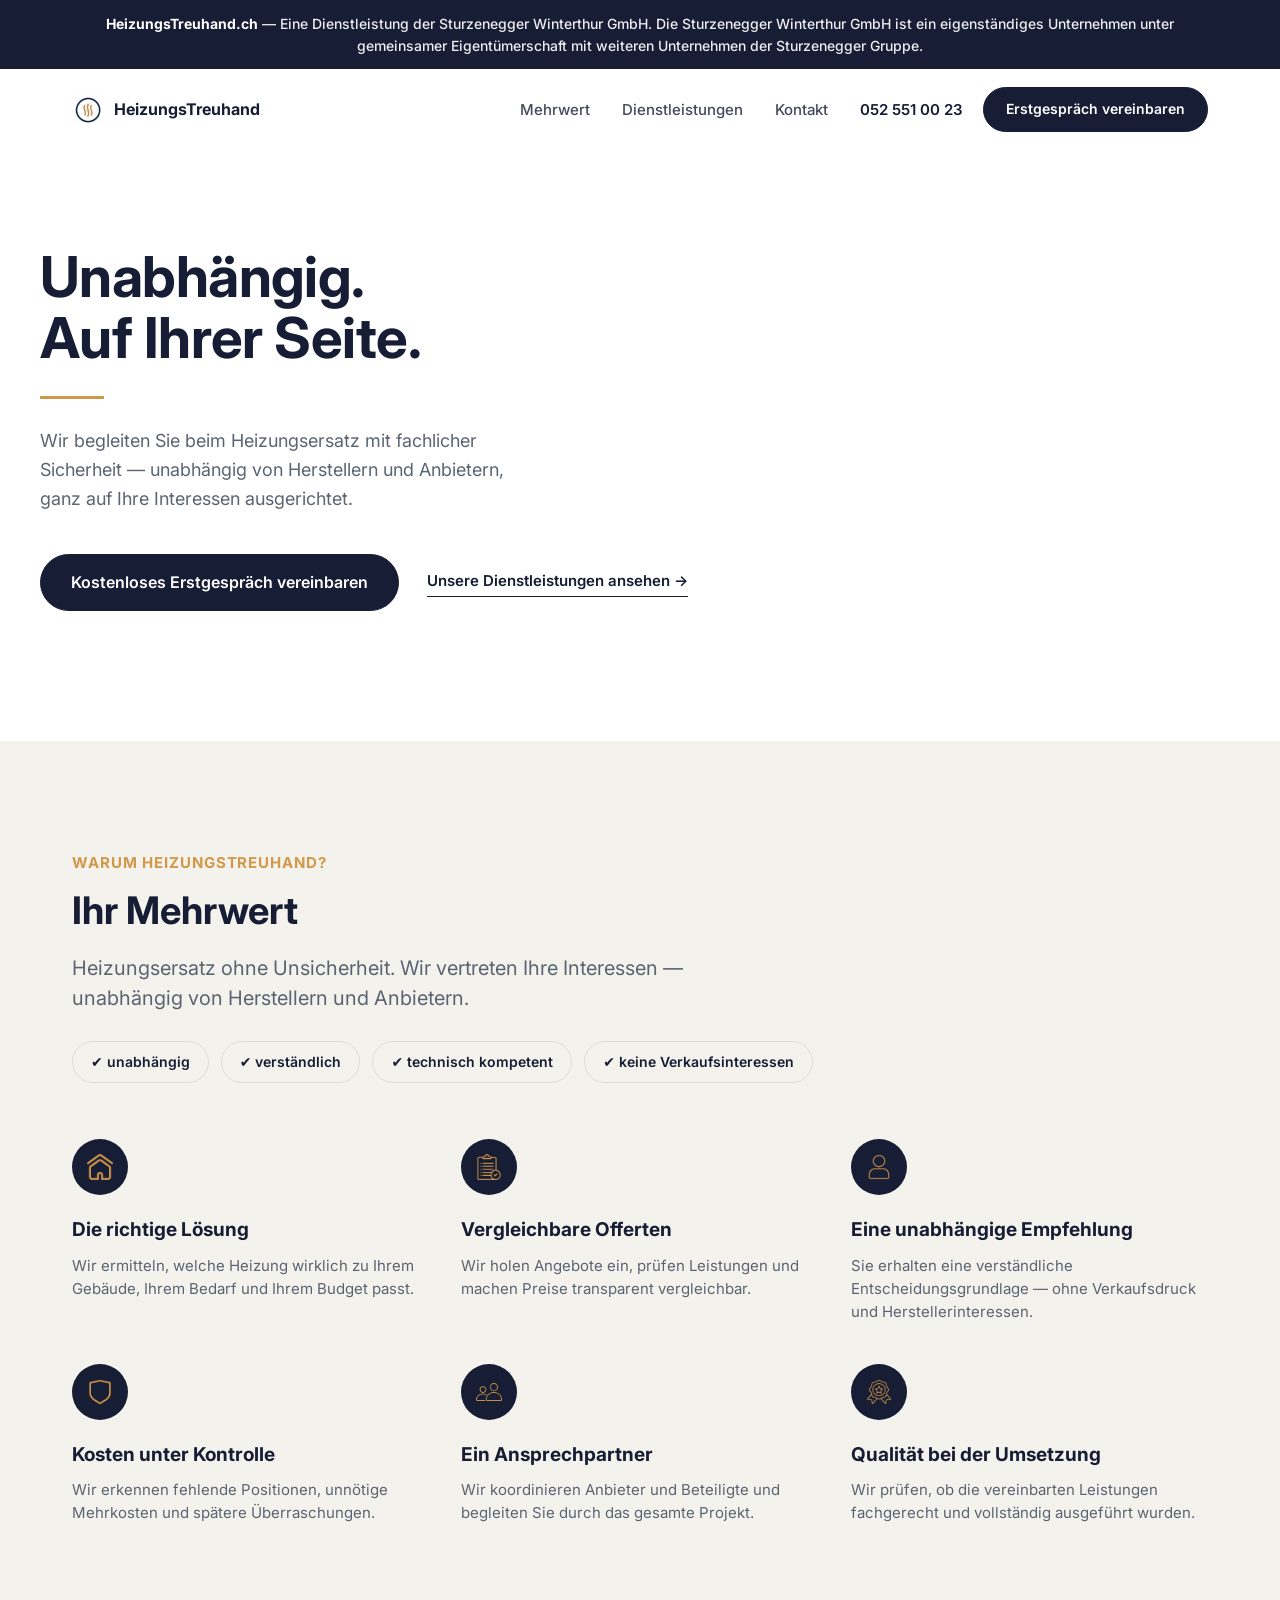
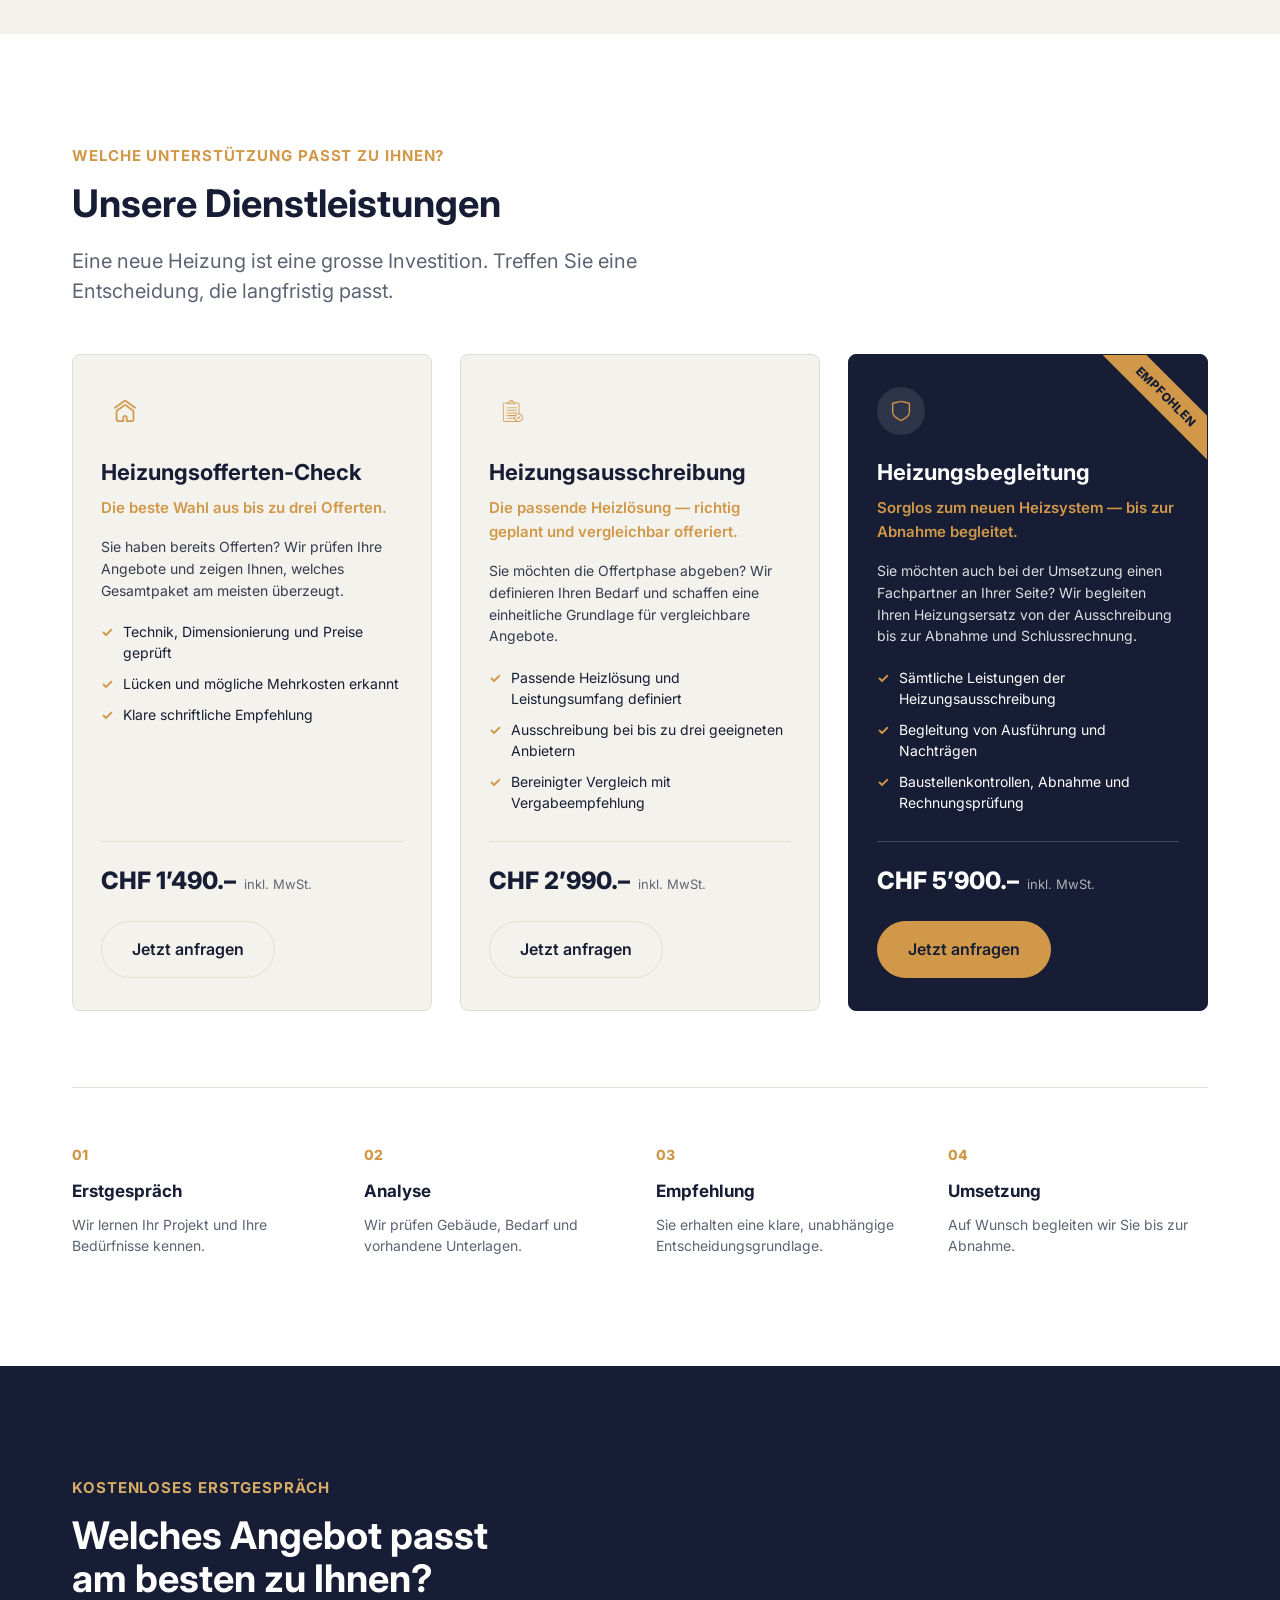
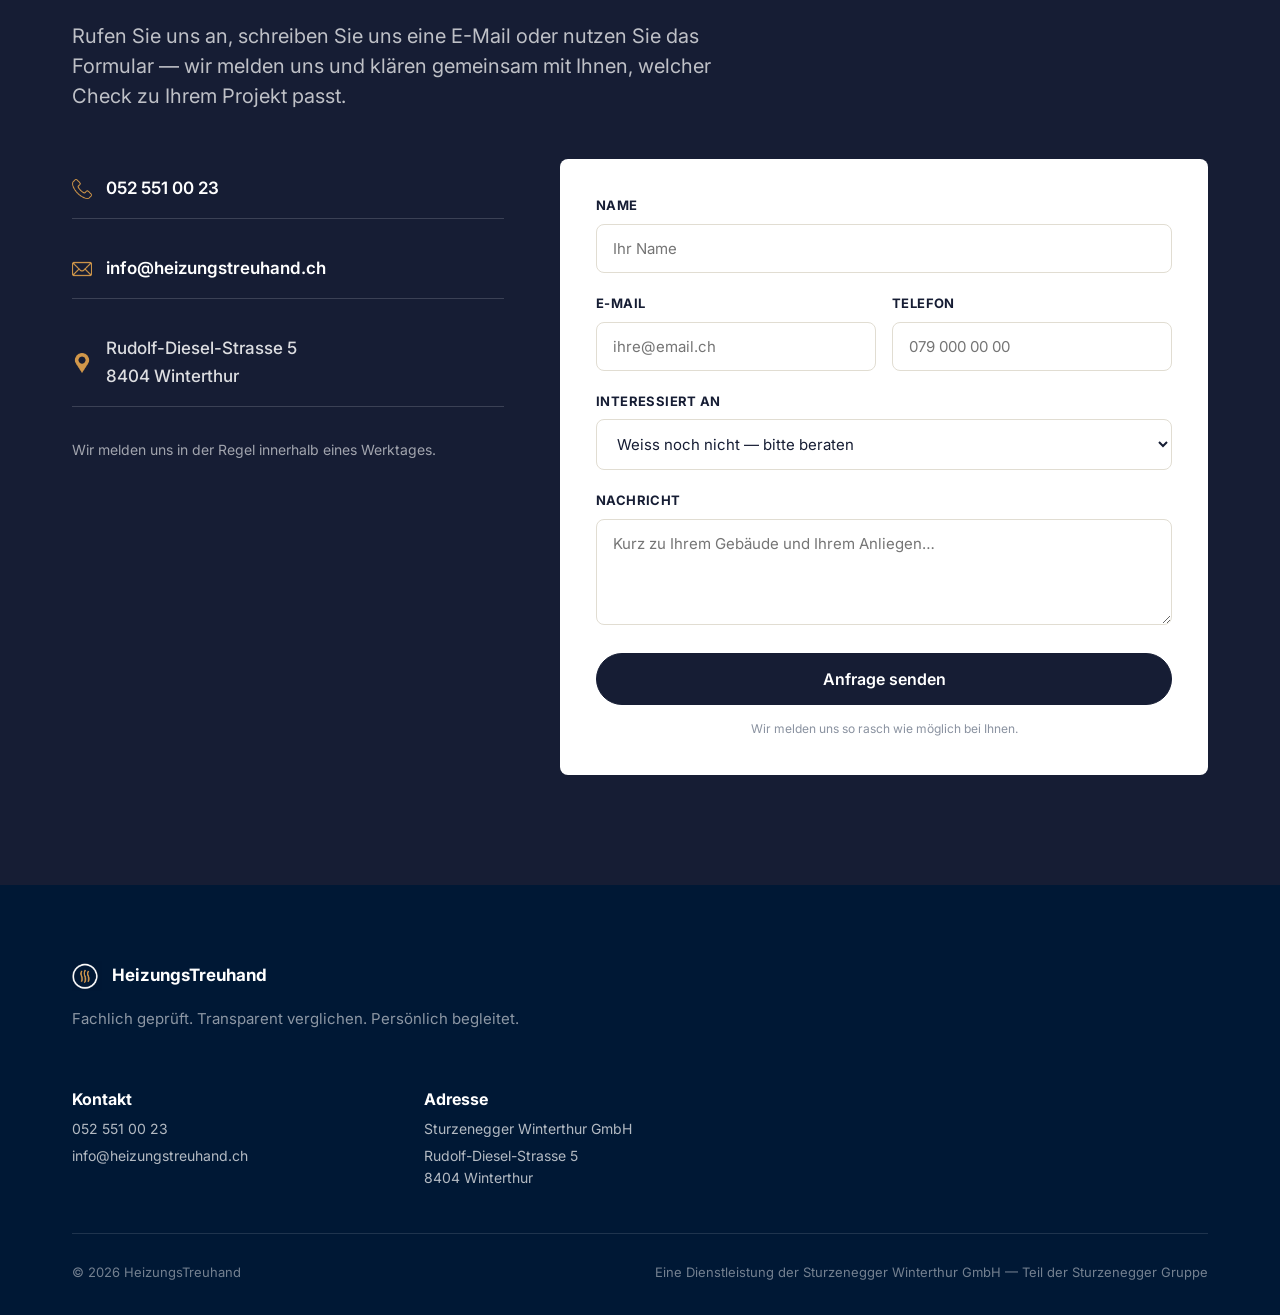
==== commit 9cc4b01f: "mobile verbesserung" ====
--- a/index.html
+++ b/index.html
@@ -123,14 +123,16 @@
       <img src="assets/img/icon-on-light.png" alt="HeizungsTreuhand Logo" class="nav-logo-img">
       <span>HeizungsTreuhand</span>
     </a>
-    <nav class="nav-links" id="navLinks">
-      <a href="#mehrwert">Mehrwert</a>
-      <a href="#dienstleistungen">Dienstleistungen</a>
-      <a href="#kontakt">Kontakt</a>
-    </nav>
-    <div class="nav-actions">
-      <a href="tel:0525510023" class="nav-phone">052 551 00 23</a>
-      <a href="#kontakt" class="btn btn-primary btn-sm nav-cta">Erstgespräch vereinbaren</a>
+    <div class="nav-mobile-panel" id="navMobilePanel">
+      <nav class="nav-links" id="navLinks">
+        <a href="#mehrwert">Mehrwert</a>
+        <a href="#dienstleistungen">Dienstleistungen</a>
+        <a href="#kontakt">Kontakt</a>
+      </nav>
+      <div class="nav-actions">
+        <a href="tel:0525510023" class="nav-phone">052 551 00 23</a>
+        <a href="#kontakt" class="btn btn-primary btn-sm nav-cta">Erstgespräch vereinbaren</a>
+      </div>
     </div>
     <button class="nav-burger" id="navBurger" aria-label="Menü öffnen" aria-expanded="false">
       <span></span><span></span><span></span>
--- a/style.css
+++ b/style.css
@@ -130,6 +130,8 @@
 }
 
 .nav-logo-img{ height: 32px; width: auto; }
+
+.nav-mobile-panel{ display: contents; }
 
 .nav-links{
   display: flex;
@@ -774,6 +776,7 @@
   .hero-headline{ font-size: clamp(32px, 9vw, 40px); }
   .hero-rule{ margin: 22px 0; }
   .hero-actions{ gap: 18px; }
+  .hero-actions .link-arrow{ margin-left: 30px; }
   .feature-grid{ grid-template-columns: 1fr; }
   .process-strip{ grid-template-columns: 1fr; }
   .form-row-split{ grid-template-columns: 1fr; }
@@ -783,8 +786,9 @@
   .footer-bottom{ flex-direction: column; }
 }
 
-/* Mobile nav open state */
-.nav-links.is-open{
+/* Mobile nav open state — links and actions stack naturally inside one panel,
+   so there's no fixed offset to keep in sync when either section's height changes. */
+.nav-mobile-panel.is-open{
   display: flex;
   flex-direction: column;
   position: absolute;
@@ -793,18 +797,18 @@
   background: #fff;
   padding: 20px 32px;
   border-bottom: 1px solid var(--color-border);
+  gap: 20px;
+}
+
+.nav-mobile-panel.is-open .nav-links{
+  display: flex;
+  flex-direction: column;
   gap: 16px;
 }
 
-.nav-actions.is-open{
+.nav-mobile-panel.is-open .nav-actions{
   display: flex;
   flex-direction: column;
   align-items: stretch;
-  position: absolute;
-  top: 100%;
-  left: 0; right: 0;
-  margin-top: 168px;
-  background: #fff;
-  padding: 0 32px 20px;
   gap: 12px;
 }
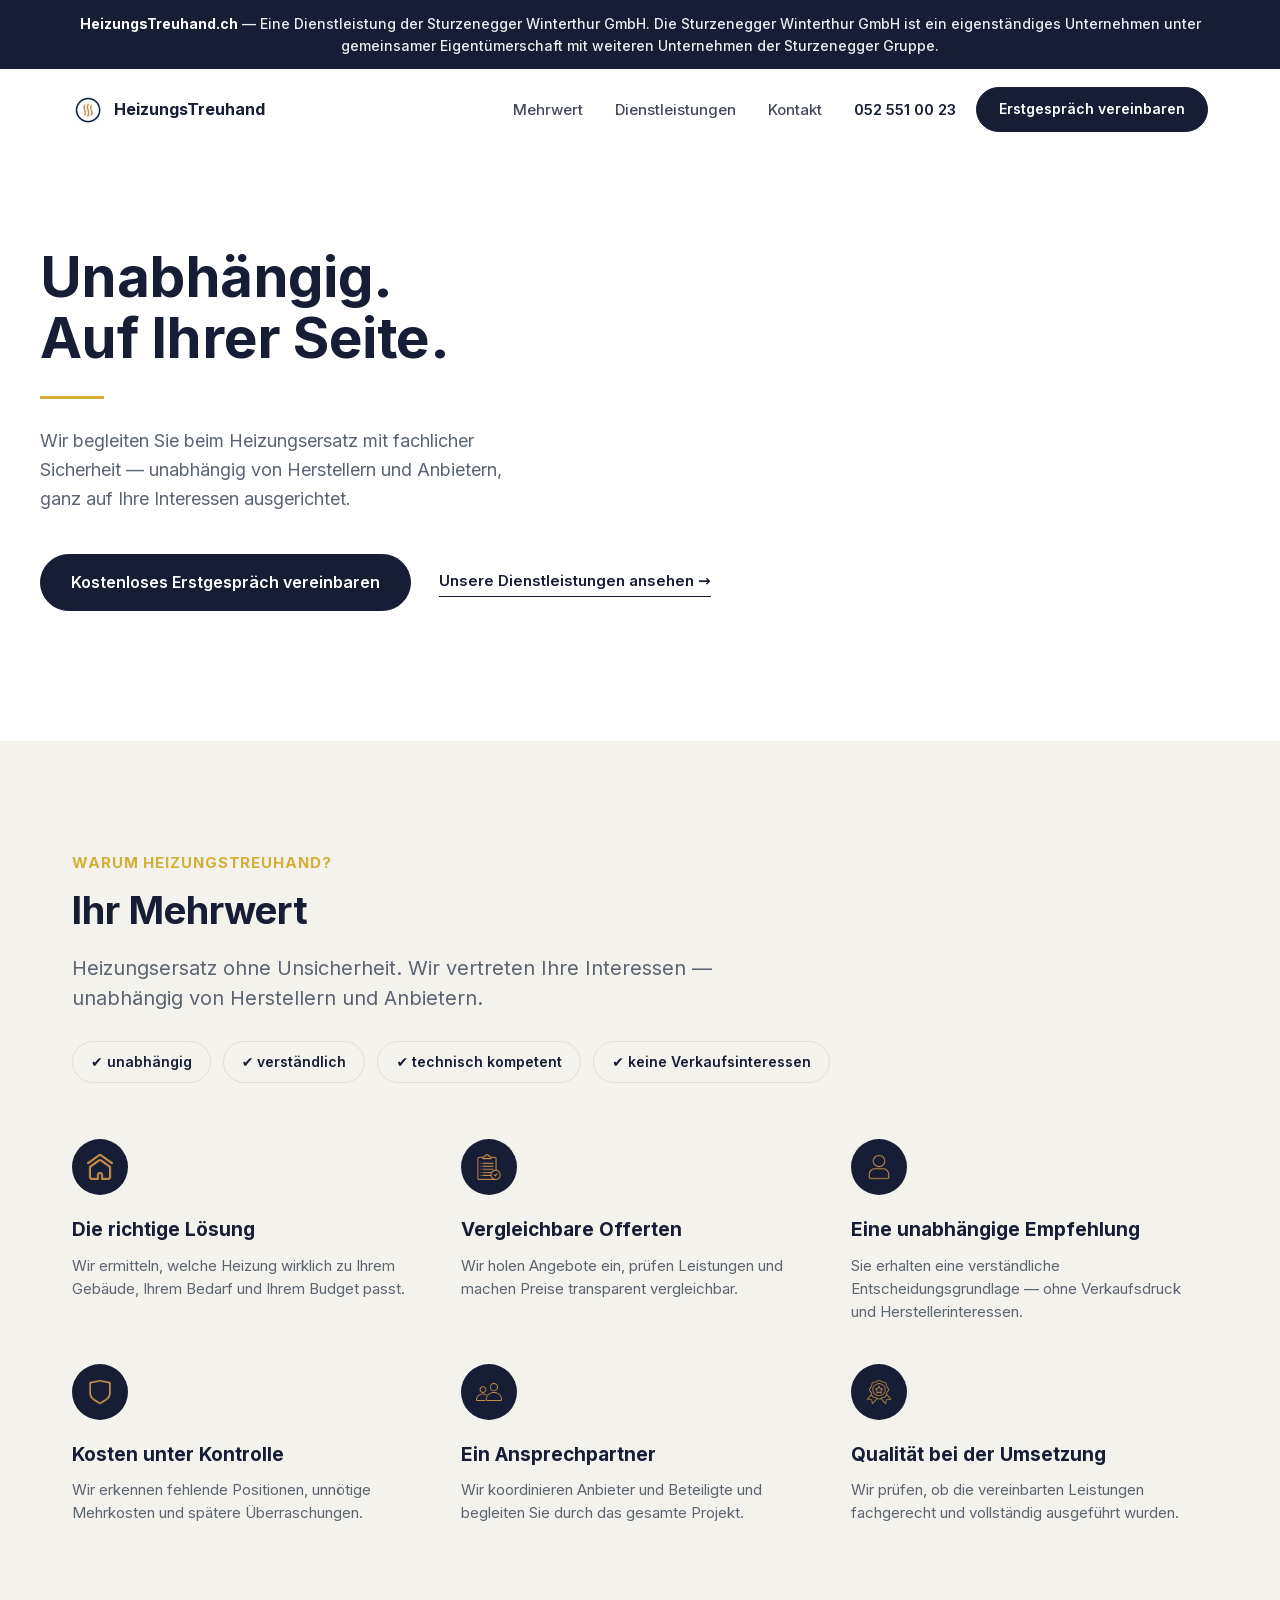
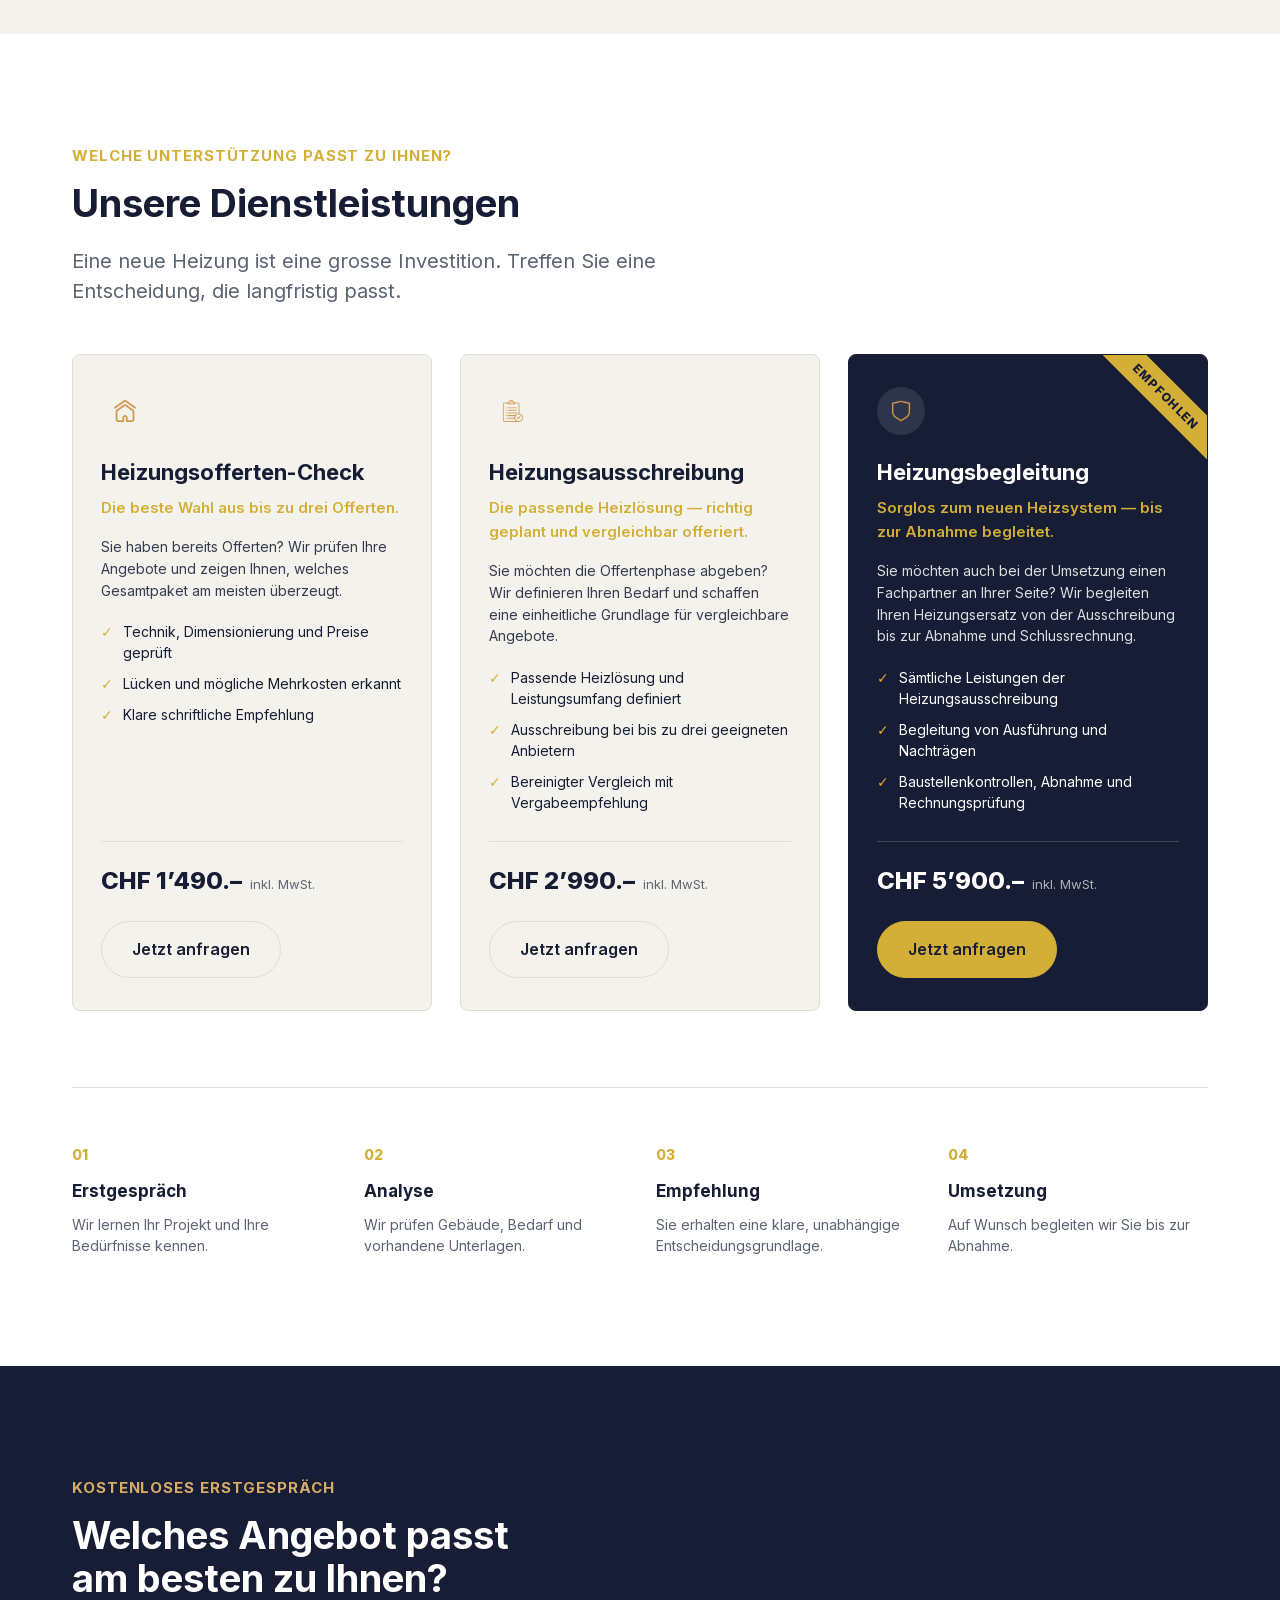
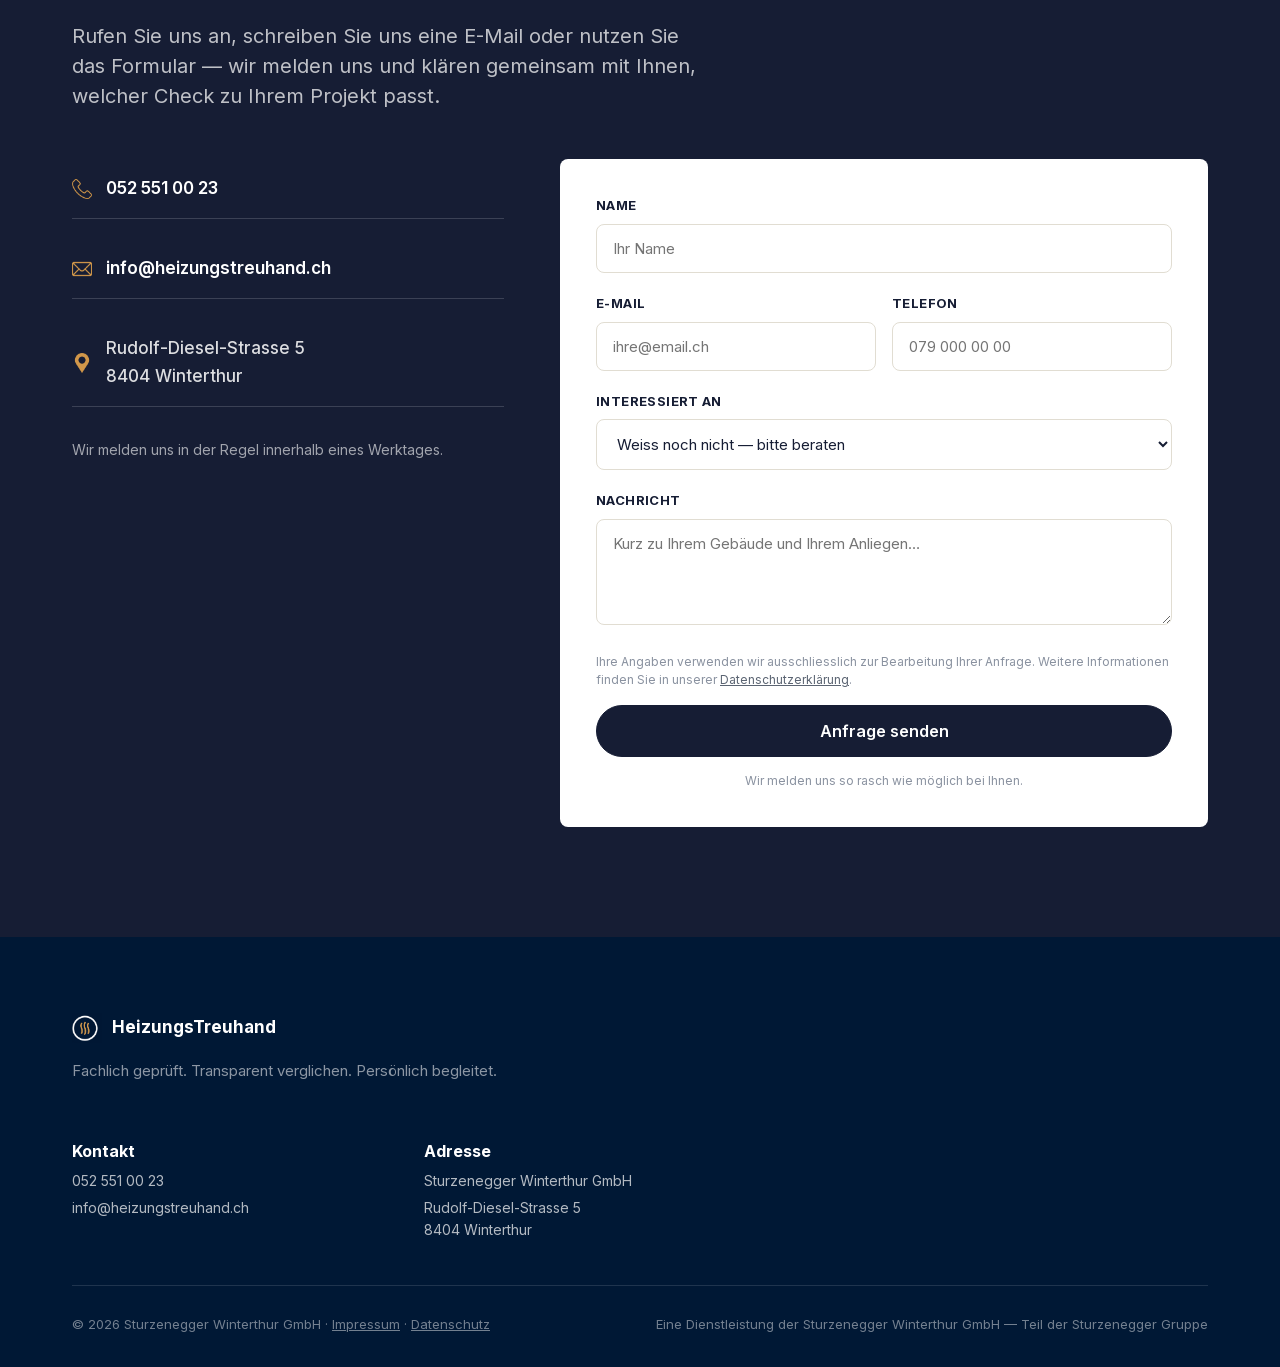
==== commit 7db2c616: "Umfängliche Bearbeitung" ====
--- a/index.html
+++ b/index.html
@@ -34,9 +34,6 @@
 
 <link rel="icon" type="image/png" href="assets/img/icon-on-light.png">
 <link rel="apple-touch-icon" href="assets/img/icon-on-light.png">
-<link rel="preconnect" href="https://fonts.googleapis.com">
-<link rel="preconnect" href="https://fonts.gstatic.com" crossorigin>
-<link href="https://fonts.googleapis.com/css2?family=Inter:wght@400;500;600;700;800&display=swap" rel="stylesheet">
 <link rel="stylesheet" href="style.css">
 
 <!-- Structured data: Organization, offered services & team — read by search engines
@@ -234,7 +231,7 @@
           <div class="price-card-icon"><img src="assets/icons/list_gold.png" alt=""></div>
           <h3>Heizungsausschreibung</h3>
           <p class="price-card-sub">Die passende Heizlösung — richtig geplant und vergleichbar offeriert.</p>
-          <p class="price-card-note">Sie möchten die Offertphase abgeben? Wir definieren Ihren Bedarf und schaffen eine einheitliche Grundlage für vergleichbare Angebote.</p>
+          <p class="price-card-note">Sie möchten die Offertenphase abgeben? Wir definieren Ihren Bedarf und schaffen eine einheitliche Grundlage für vergleichbare Angebote.</p>
           <ul class="price-card-list">
             <li>Passende Heizlösung und Leistungsumfang definiert</li>
             <li>Ausschreibung bei bis zu drei geeigneten Anbietern</li>
@@ -348,6 +345,7 @@
             <label for="f-message">Nachricht</label>
             <textarea id="f-message" name="message" rows="4" placeholder="Kurz zu Ihrem Gebäude und Ihrem Anliegen…"></textarea>
           </div>
+          <p class="form-privacy-note">Ihre Angaben verwenden wir ausschliesslich zur Bearbeitung Ihrer Anfrage. Weitere Informationen finden Sie in unserer <a href="/datenschutz.html">Datenschutzerklärung</a>.</p>
           <button type="submit" class="btn btn-primary btn-block" id="formSubmitBtn">Anfrage senden</button>
           <p class="form-note" id="formNote">Wir melden uns so rasch wie möglich bei Ihnen.</p>
         </form>
@@ -385,7 +383,7 @@
     </div>
 
     <div class="footer-bottom">
-      <span>© <span id="year"></span> HeizungsTreuhand</span>
+      <span>© <span id="year"></span> Sturzenegger Winterthur GmbH · <a href="/impressum.html">Impressum</a> · <a href="/datenschutz.html">Datenschutz</a></span>
       <span>Eine Dienstleistung der Sturzenegger Winterthur GmbH — Teil der Sturzenegger Gruppe</span>
     </div>
   </div>
--- a/style.css
+++ b/style.css
@@ -5,12 +5,24 @@
    palette (navy / gold) from the logo, flyer and business card.
    ========================================================================== */
 
+/* Self-hosted Inter (variable font, Latin subset — covers all German text
+   incl. äöüß). One file serves weights 400–800, so a single @font-face rule
+   with a weight range is enough; no external Google Fonts request is made. */
+@font-face{
+  font-family: 'Inter';
+  font-style: normal;
+  font-weight: 400 800;
+  font-display: swap;
+  src: url('assets/fonts/Inter-latin-variable.woff2') format('woff2-variations'), url('assets/fonts/Inter-latin-variable.woff2') format('woff2');
+  unicode-range: U+0000-00FF, U+0131, U+0152-0153, U+02BB-02BC, U+02C6, U+02DA, U+02DC, U+0304, U+0308, U+0329, U+2000-206F, U+20AC, U+2122, U+2191, U+2193, U+2212, U+2215, U+FEFF, U+FFFD;
+}
+
 :root{
   /* Brand colors */
   --color-navy:        #161d34;
   --color-navy-deep:   #001835;
   --color-navy-soft:   #2c3c5c;
-  --color-gold:        #d19849;
+  --color-gold:        #d3af37;
   --color-gold-light:  #d7ac66;
 
   --color-canvas:      #f4f2ec;
@@ -666,6 +678,79 @@
   margin: 14px 0 0;
 }
 
+.form-privacy-note{
+  font-size: 12px;
+  line-height: 1.5;
+  color: var(--color-muted-light);
+  margin: 0 0 16px;
+}
+
+.form-privacy-note a{
+  color: var(--color-muted);
+  text-decoration: underline;
+}
+
+.form-privacy-note a:hover{ color: var(--color-navy); }
+
+/* ==========================================================================
+   Legal pages (Impressum / Datenschutz)
+   ========================================================================== */
+
+.legal-page{ padding-top: 76px; }
+
+.legal-content{ max-width: 760px; }
+
+.legal-content .heading{ max-width: none; }
+
+.legal-body{
+  margin-top: 48px;
+  padding-top: 48px;
+  border-top: 1px solid var(--color-border);
+}
+
+.legal-body section + section{ margin-top: 40px; }
+
+.legal-body h2{
+  font-size: 22px;
+  font-weight: 700;
+  color: var(--color-navy);
+  margin: 0 0 14px;
+}
+
+.legal-body p{
+  font-size: 16px;
+  line-height: 1.7;
+  color: var(--color-muted);
+  margin: 0 0 14px;
+}
+
+.legal-body p:last-child{ margin-bottom: 0; }
+
+.legal-list{
+  margin: 0 0 14px;
+  padding-left: 20px;
+  list-style: disc;
+  font-size: 16px;
+  line-height: 1.7;
+  color: var(--color-muted);
+}
+
+.legal-list li{ margin-bottom: 4px; }
+
+.legal-body address{
+  font-style: normal;
+  font-size: 16px;
+  line-height: 1.7;
+  color: var(--color-muted);
+}
+
+.legal-body a{
+  color: var(--color-navy);
+  text-decoration: underline;
+}
+
+.legal-body a:hover{ color: var(--color-gold); }
+
 /* ==========================================================================
    Footer
    ========================================================================== */
@@ -746,6 +831,13 @@
   font-size: 13px;
   color: rgba(255,255,255,0.45);
 }
+
+.footer-bottom a{
+  color: inherit;
+  text-decoration: underline;
+}
+
+.footer-bottom a:hover{ color: rgba(255,255,255,0.8); }
 
 /* ==========================================================================
    Responsive
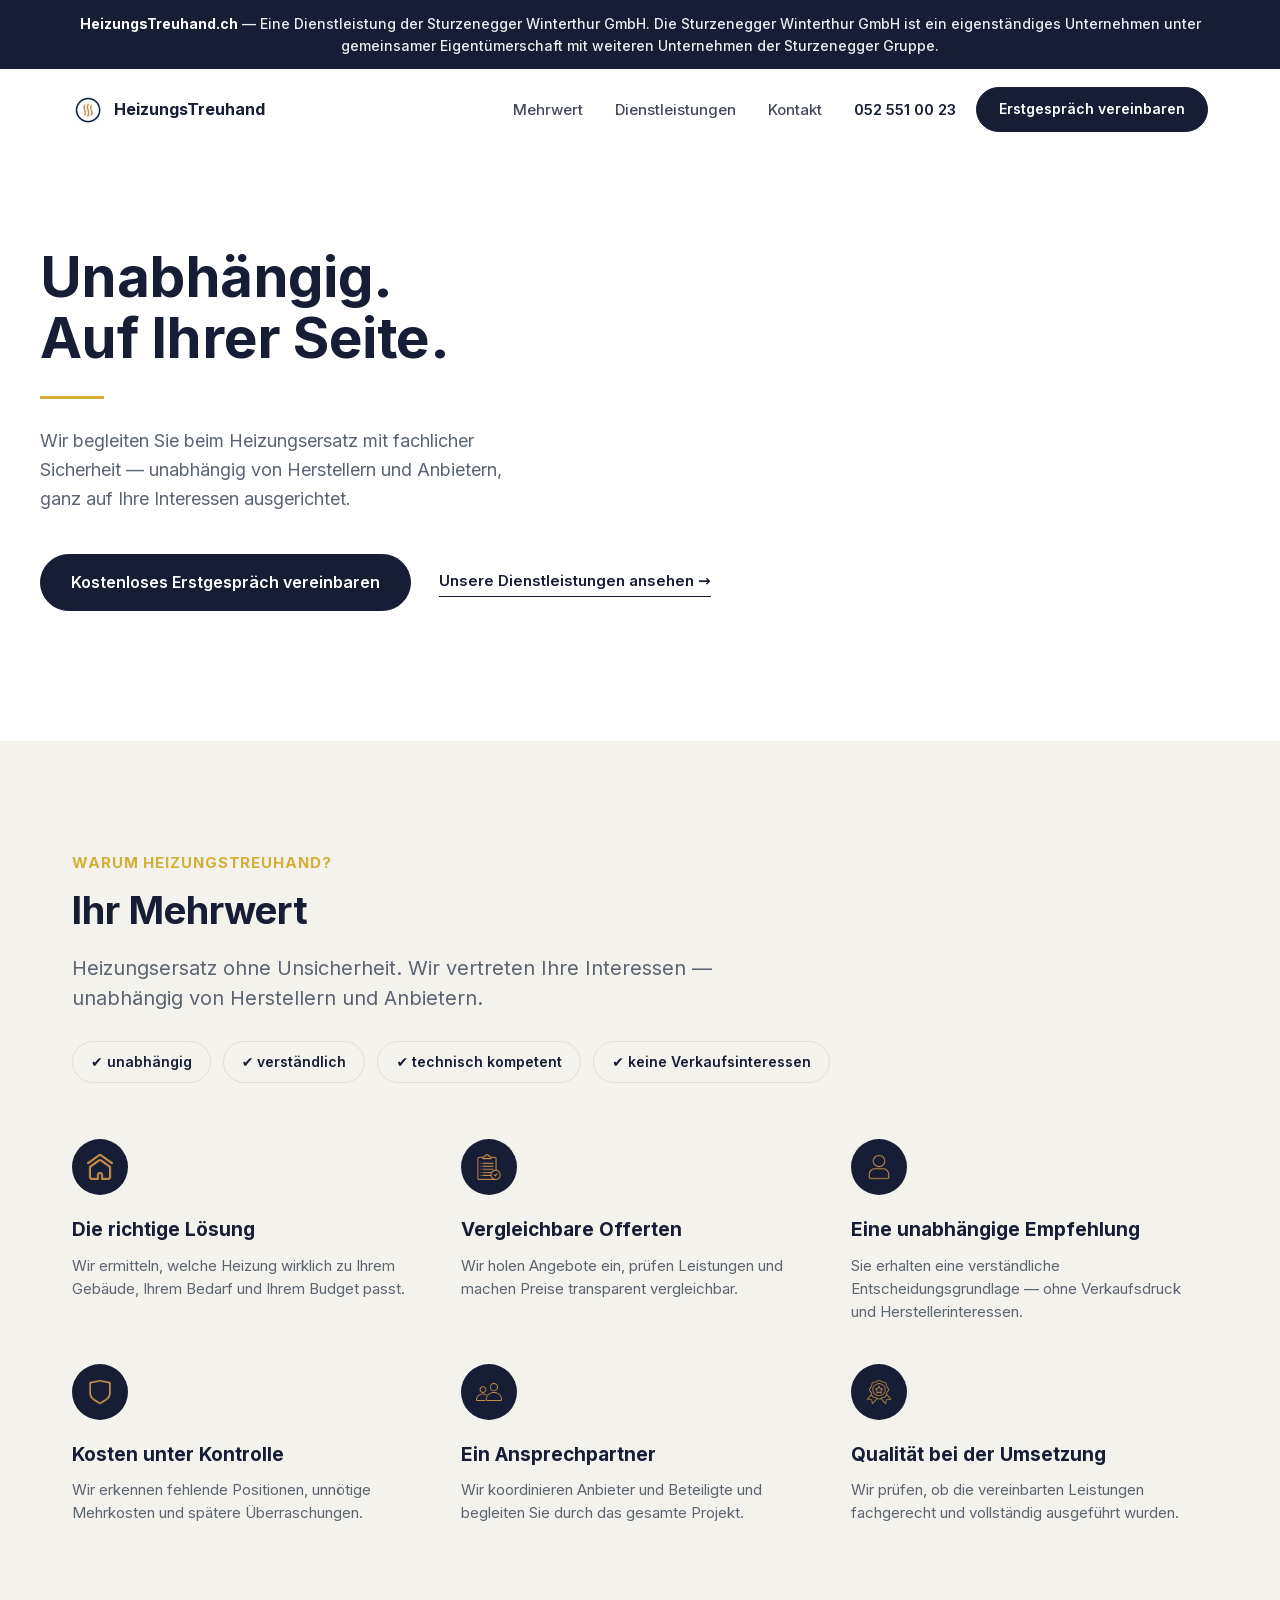
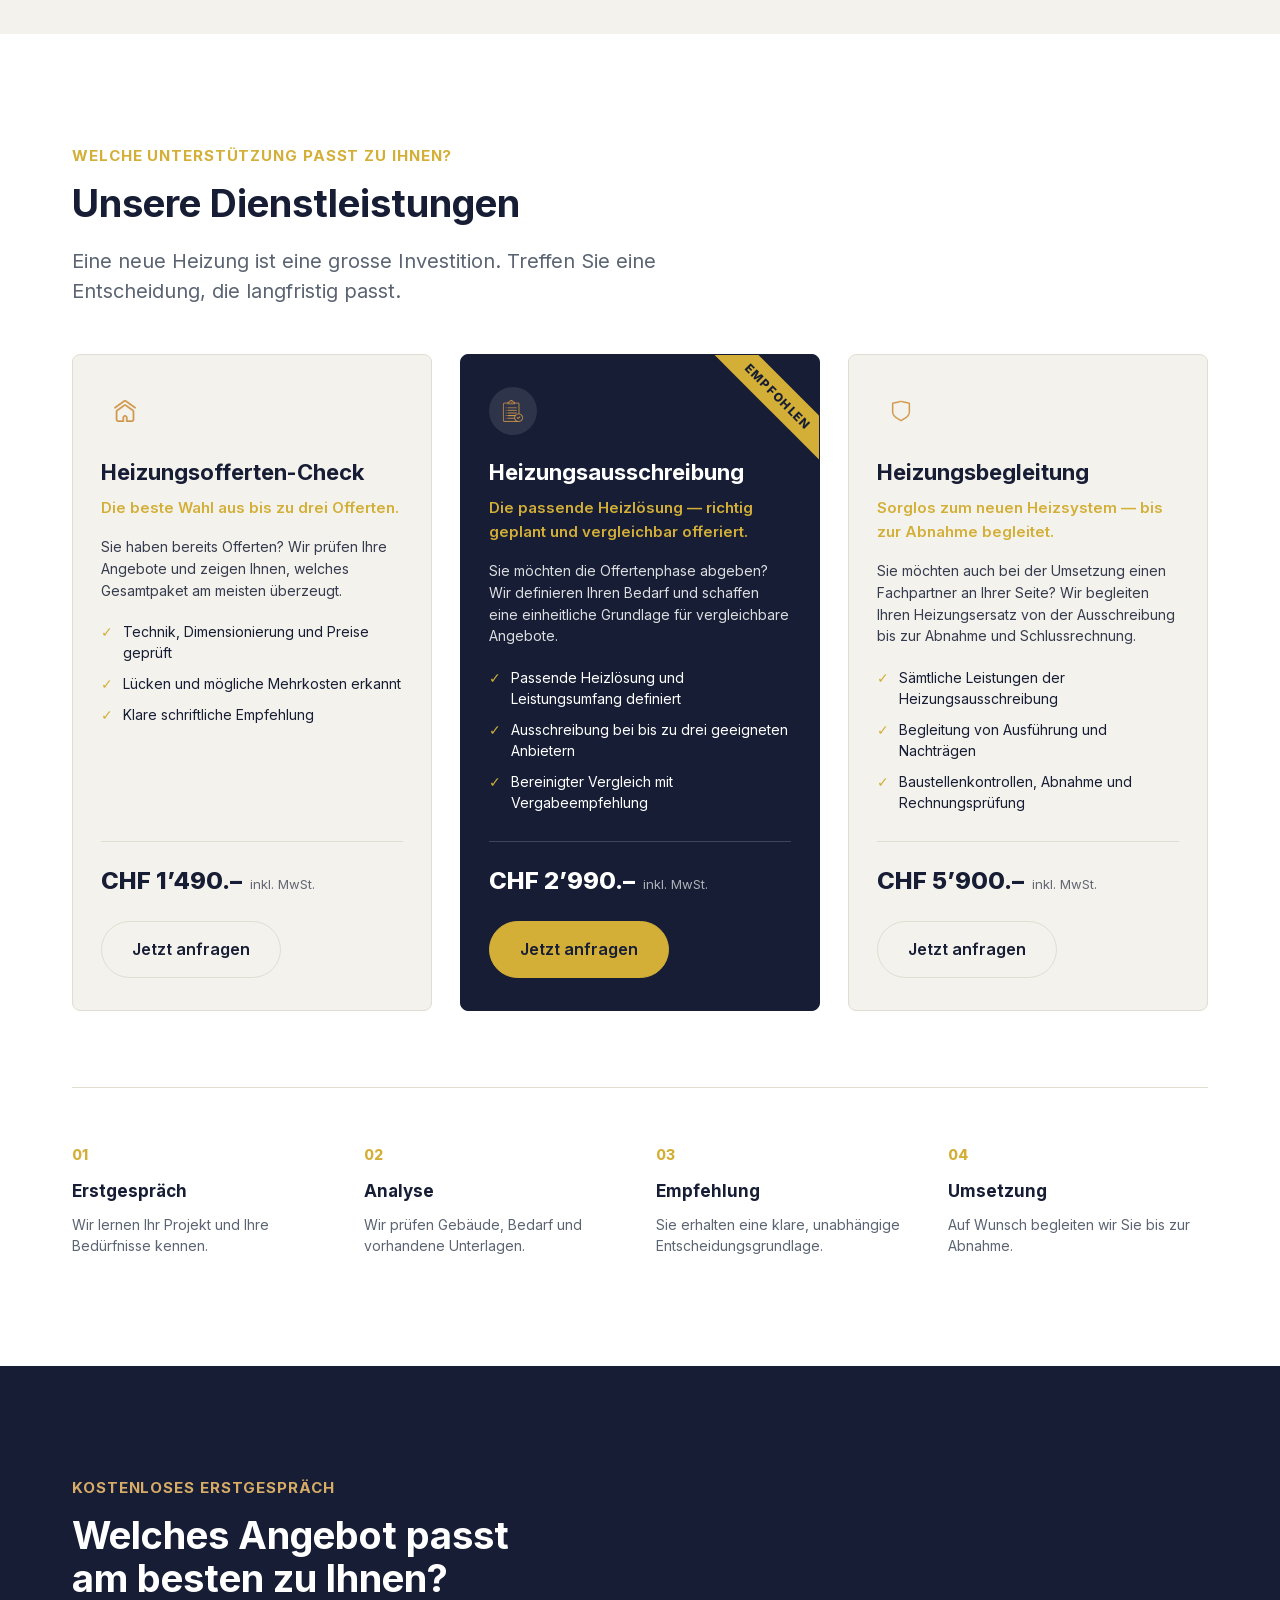
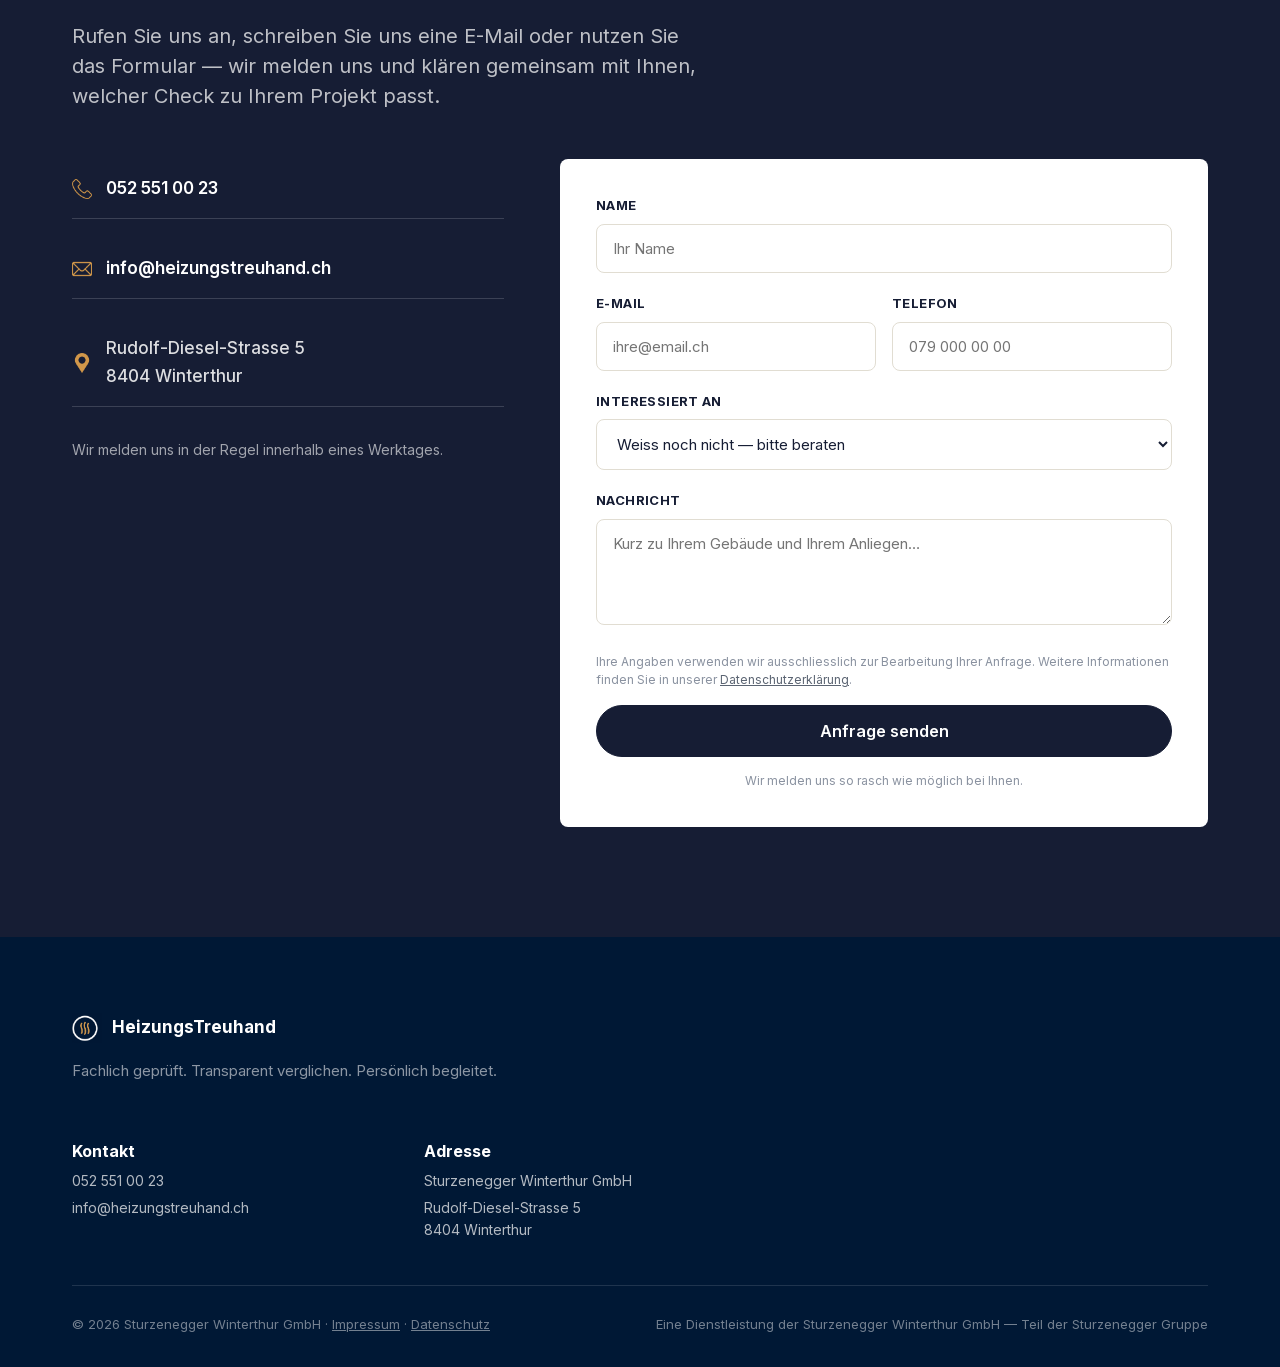
==== commit e3aebc7c: "Update index.html" ====
--- a/index.html
+++ b/index.html
@@ -227,7 +227,8 @@
           <a href="#kontakt" class="btn btn-outline" data-service="Heizungsofferten-Check">Jetzt anfragen</a>
         </article>
 
-        <article class="price-card">
+        <article class="price-card price-card-featured">
+          <span class="price-card-ribbon">Empfohlen</span>
           <div class="price-card-icon"><img src="assets/icons/list_gold.png" alt=""></div>
           <h3>Heizungsausschreibung</h3>
           <p class="price-card-sub">Die passende Heizlösung — richtig geplant und vergleichbar offeriert.</p>
@@ -241,11 +242,10 @@
             <span class="price-amount">CHF 2&#8217;990.–</span>
             <span class="price-vat">inkl. MwSt.</span>
           </div>
-          <a href="#kontakt" class="btn btn-outline" data-service="Heizungsausschreibung">Jetzt anfragen</a>
+          <a href="#kontakt" class="btn btn-primary" data-service="Heizungsausschreibung">Jetzt anfragen</a>
         </article>
 
-        <article class="price-card price-card-featured">
-          <span class="price-card-ribbon">Empfohlen</span>
+        <article class="price-card">
           <div class="price-card-icon"><img src="assets/icons/shield_gold.png" alt=""></div>
           <h3>Heizungsbegleitung</h3>
           <p class="price-card-sub">Sorglos zum neuen Heizsystem — bis zur Abnahme begleitet.</p>
@@ -259,7 +259,7 @@
             <span class="price-amount">CHF 5&#8217;900.–</span>
             <span class="price-vat">inkl. MwSt.</span>
           </div>
-          <a href="#kontakt" class="btn btn-primary" data-service="Heizungsbegleitung">Jetzt anfragen</a>
+          <a href="#kontakt" class="btn btn-outline" data-service="Heizungsbegleitung">Jetzt anfragen</a>
         </article>
 
       </div>
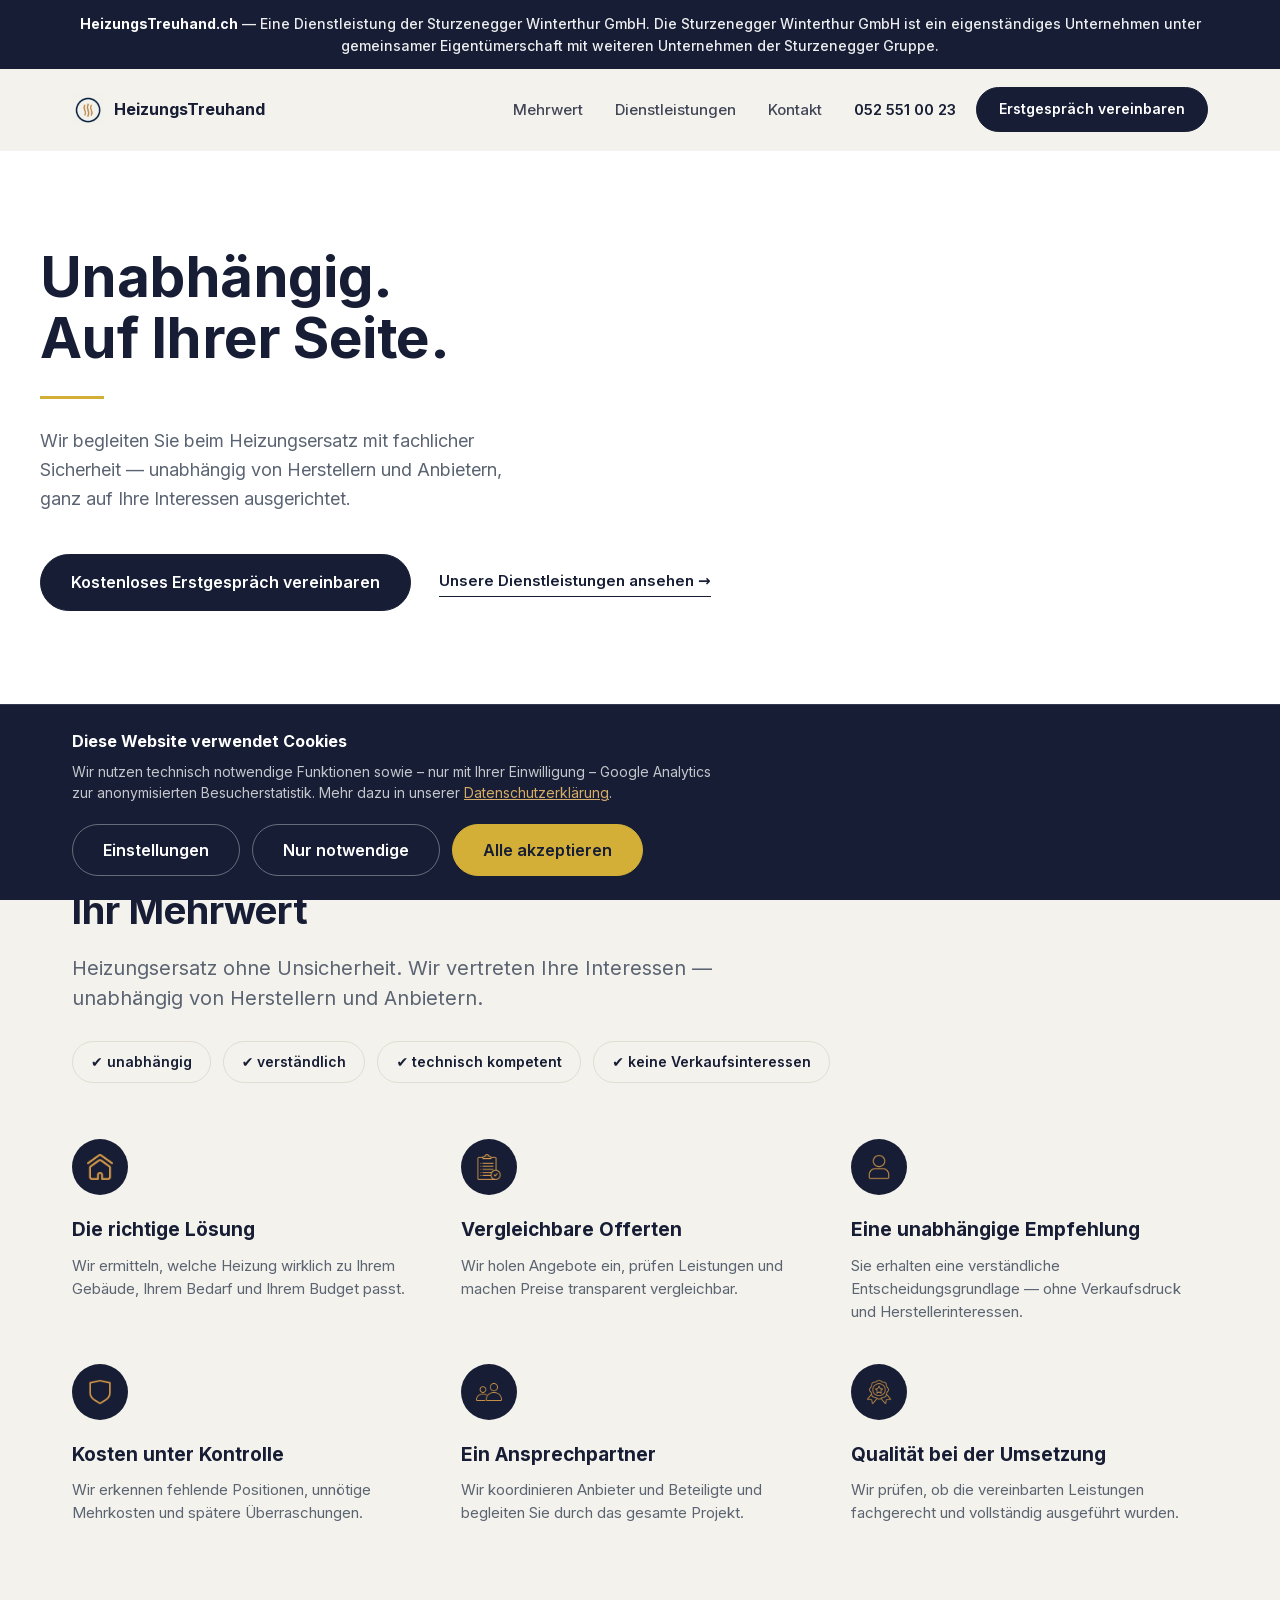
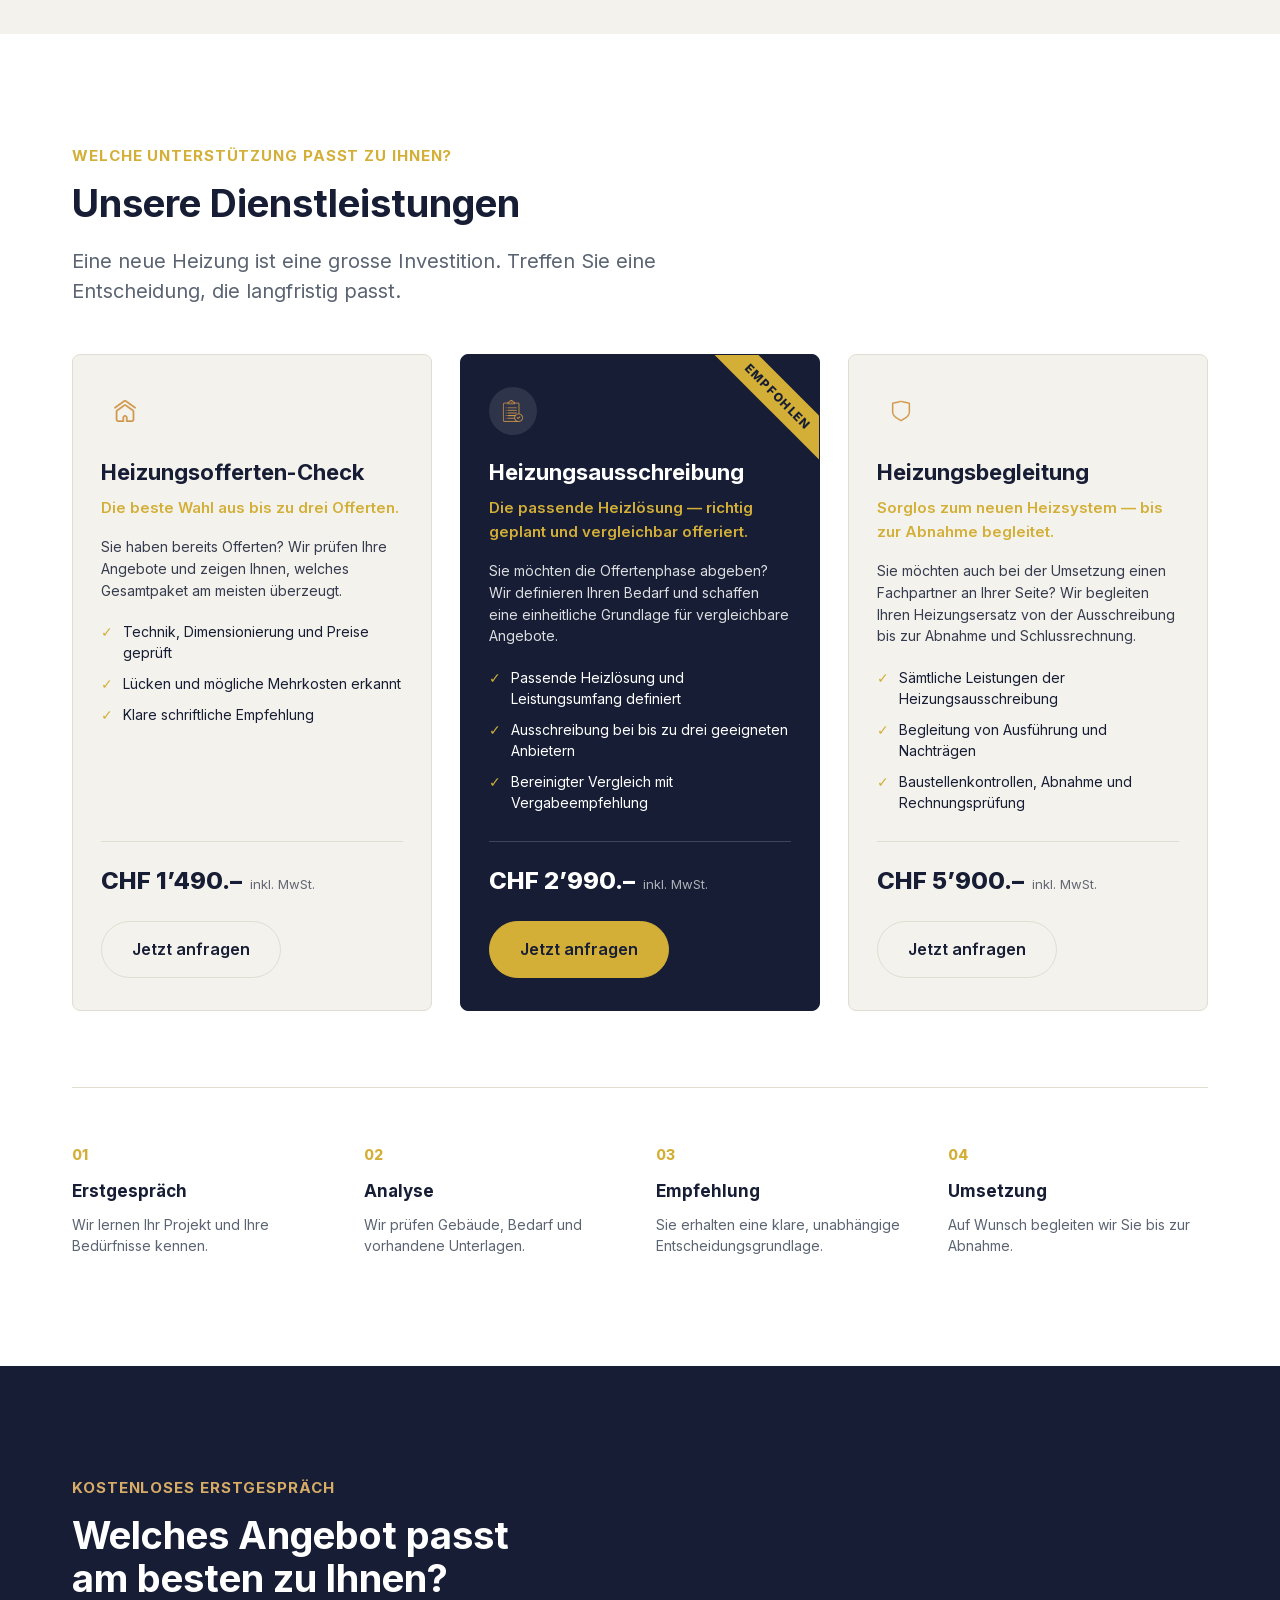
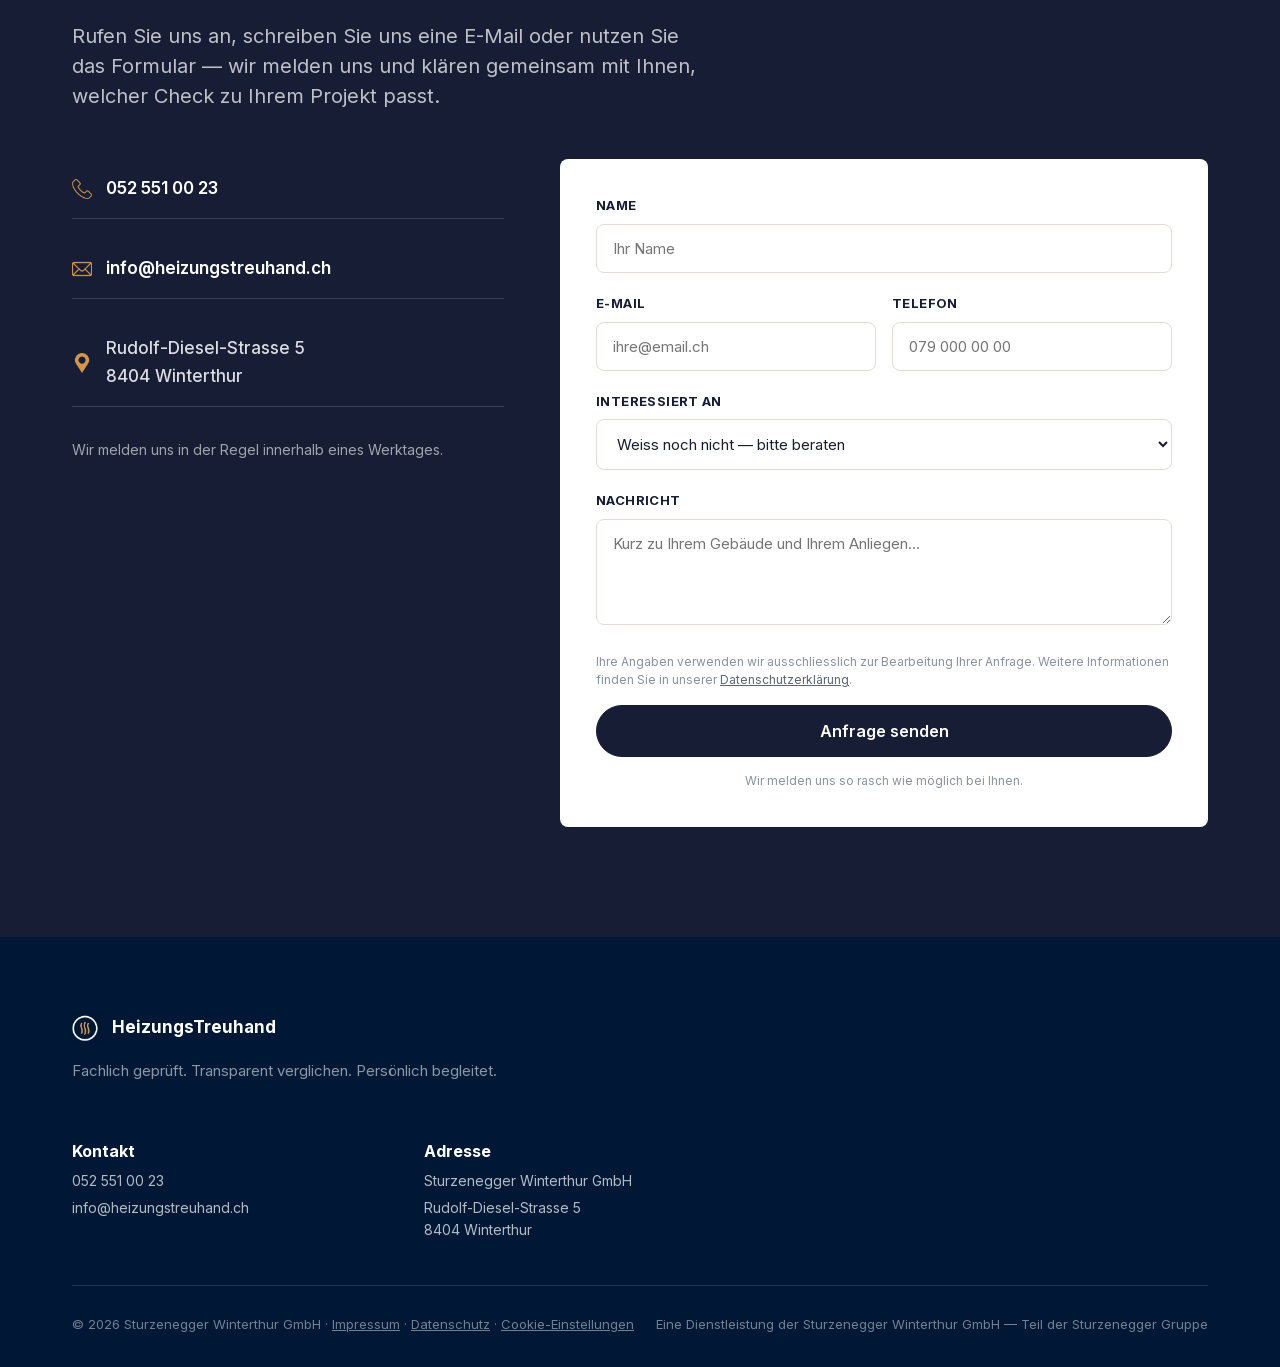
==== commit 2fd88701: "Add consent-gated Google Analytics 4 and update privacy policy - Cookie consent banner ("Alle akzept" ====
--- a/index.html
+++ b/index.html
@@ -383,7 +383,7 @@
     </div>
 
     <div class="footer-bottom">
-      <span>© <span id="year"></span> Sturzenegger Winterthur GmbH · <a href="/impressum.html">Impressum</a> · <a href="/datenschutz.html">Datenschutz</a></span>
+      <span>© <span id="year"></span> Sturzenegger Winterthur GmbH · <a href="/impressum.html">Impressum</a> · <a href="/datenschutz.html">Datenschutz</a> · <a href="#" id="cookieSettingsLink">Cookie-Einstellungen</a></span>
       <span>Eine Dienstleistung der Sturzenegger Winterthur GmbH — Teil der Sturzenegger Gruppe</span>
     </div>
   </div>
--- a/style.css
+++ b/style.css
@@ -111,13 +111,13 @@
   position: sticky;
   top: 0; left: 0; right: 0;
   z-index: 100;
-  background: var(--color-paper);
+  background: var(--color-canvas);
   border-bottom: 1px solid transparent;
   transition: background .25s ease, border-color .25s ease;
 }
 
 .nav.is-scrolled{
-  background: rgba(255,255,255,0.92);
+  background: rgba(244,242,236,0.92);
   backdrop-filter: blur(8px);
   border-bottom: 1px solid var(--color-border);
 }
@@ -886,7 +886,7 @@
   position: absolute;
   top: 100%;
   left: 0; right: 0;
-  background: #fff;
+  background: var(--color-canvas);
   padding: 20px 32px;
   border-bottom: 1px solid var(--color-border);
   gap: 20px;
@@ -904,3 +904,193 @@
   align-items: stretch;
   gap: 12px;
 }
+
+/* ==========================================================================
+   Cookie-Consent (Banner + Einstellungs-Dialog)
+   ========================================================================== */
+
+.consent-banner{
+  position: fixed;
+  left: 0; right: 0; bottom: 0;
+  z-index: 300;
+  background: var(--color-navy);
+  color: rgba(255,255,255,0.88);
+  border-top: 1px solid rgba(255,255,255,0.12);
+}
+
+.consent-banner-inner{
+  max-width: var(--page-max-width);
+  margin: 0 auto;
+  padding: 24px 32px;
+  display: flex;
+  flex-wrap: wrap;
+  align-items: center;
+  justify-content: space-between;
+  gap: 20px 32px;
+}
+
+.consent-banner-text{ max-width: 640px; }
+
+.consent-banner-text h2{
+  font-size: 16px;
+  font-weight: 700;
+  color: #fff;
+  margin: 0 0 6px;
+}
+
+.consent-banner-text p{
+  font-size: 14px;
+  line-height: 1.55;
+  margin: 0;
+  color: rgba(255,255,255,0.75);
+}
+
+.consent-banner-text a{
+  color: var(--color-gold-light);
+  text-decoration: underline;
+}
+
+.consent-banner-actions{
+  display: flex;
+  flex-wrap: wrap;
+  align-items: center;
+  gap: 12px;
+}
+
+.consent-banner .btn-outline{
+  background: transparent;
+  color: #fff;
+  border-color: rgba(255,255,255,0.35);
+}
+.consent-banner .btn-outline:hover{ background: rgba(255,255,255,0.1); border-color: #fff; }
+
+.consent-banner .btn-primary{
+  background: var(--color-gold);
+  border-color: var(--color-gold);
+  color: var(--color-navy);
+}
+.consent-banner .btn-primary:hover{ background: #fff; border-color: #fff; }
+
+/* Settings dialog */
+
+.consent-modal{
+  position: fixed;
+  inset: 0;
+  z-index: 310;
+  display: flex;
+  align-items: center;
+  justify-content: center;
+  padding: 24px;
+}
+
+.consent-modal[hidden]{ display: none; }
+
+.consent-modal-backdrop{
+  position: absolute;
+  inset: 0;
+  background: rgba(22,29,52,0.55);
+}
+
+.consent-modal-panel{
+  position: relative;
+  width: 100%;
+  max-width: 560px;
+  max-height: calc(100vh - 48px);
+  overflow-y: auto;
+  background: var(--color-paper);
+  border-radius: var(--radius-card);
+  padding: 36px;
+}
+
+.consent-modal-panel h2{
+  font-size: 22px;
+  font-weight: 700;
+  color: var(--color-navy);
+  margin: 0 0 12px;
+}
+
+.consent-modal-panel > p{
+  font-size: 14px;
+  line-height: 1.6;
+  color: var(--color-muted);
+  margin: 0 0 28px;
+}
+
+.consent-category{
+  padding: 18px 0;
+  border-top: 1px solid var(--color-border);
+}
+
+.consent-category-head{
+  display: flex;
+  align-items: center;
+  justify-content: space-between;
+  gap: 16px;
+}
+
+.consent-category-title{
+  font-size: 15px;
+  font-weight: 700;
+  color: var(--color-navy);
+}
+
+.consent-category-desc{
+  font-size: 13px;
+  line-height: 1.55;
+  color: var(--color-muted);
+  margin: 8px 0 0;
+}
+
+.consent-toggle{
+  flex-shrink: 0;
+  width: 44px;
+  height: 26px;
+  border-radius: 999px;
+  border: none;
+  background: var(--color-border);
+  padding: 3px;
+  cursor: pointer;
+  display: flex;
+  align-items: center;
+  justify-content: flex-start;
+  transition: background .15s ease;
+}
+
+.consent-toggle-dot{
+  width: 20px; height: 20px;
+  border-radius: 50%;
+  background: #fff;
+  transition: transform .15s ease;
+}
+
+.consent-toggle[aria-checked="true"]{
+  background: var(--color-navy);
+}
+.consent-toggle[aria-checked="true"] .consent-toggle-dot{
+  transform: translateX(18px);
+}
+
+.consent-toggle-locked{
+  background: var(--color-navy);
+  opacity: 0.5;
+  cursor: default;
+}
+.consent-toggle-locked .consent-toggle-dot{ transform: translateX(18px); }
+
+.consent-modal-actions{
+  display: flex;
+  flex-wrap: wrap;
+  gap: 12px;
+  margin-top: 28px;
+  padding-top: 24px;
+  border-top: 1px solid var(--color-border);
+}
+
+@media (max-width: 600px){
+  .consent-banner-inner{ padding: 20px; flex-direction: column; align-items: stretch; }
+  .consent-banner-actions{ flex-direction: column; align-items: stretch; }
+  .consent-banner-actions .btn{ width: 100%; }
+  .consent-modal-panel{ padding: 24px; }
+  .consent-modal-actions{ flex-direction: column; }
+  .consent-modal-actions .btn{ width: 100%; }
+}
